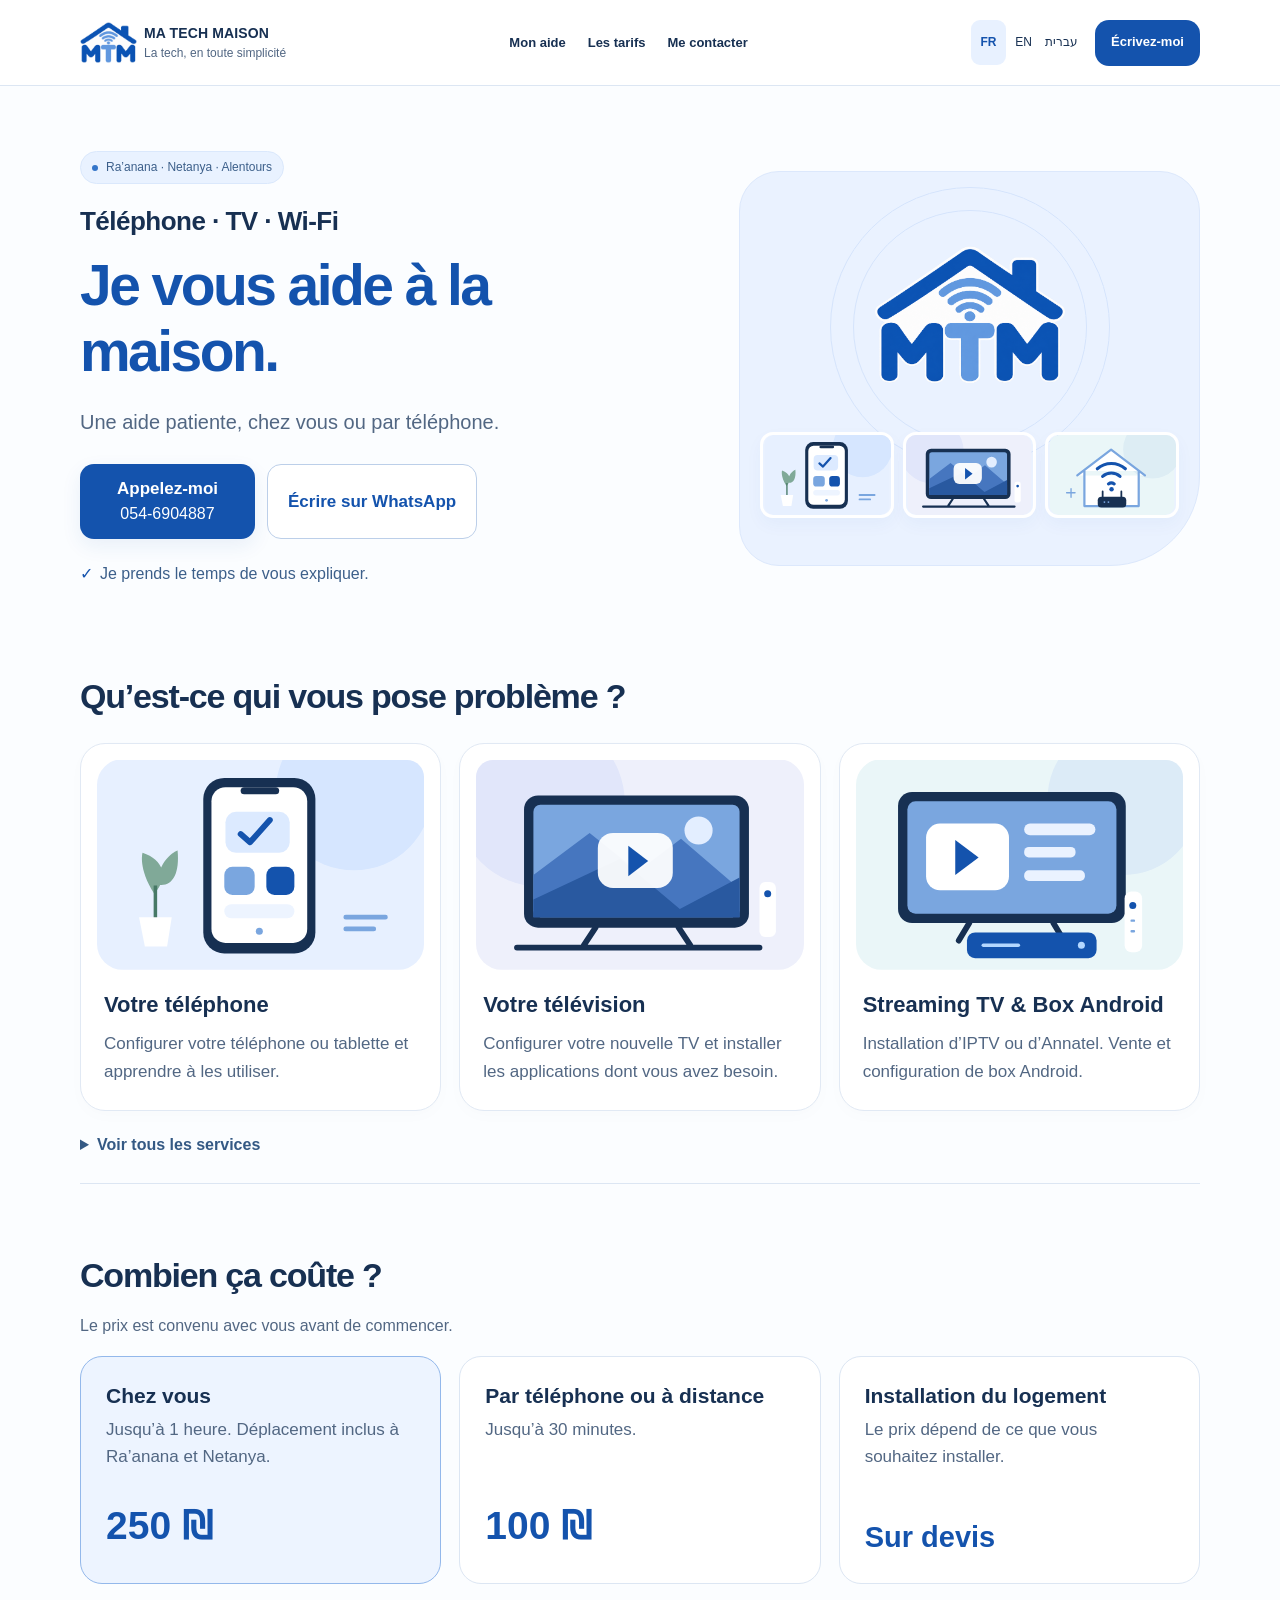
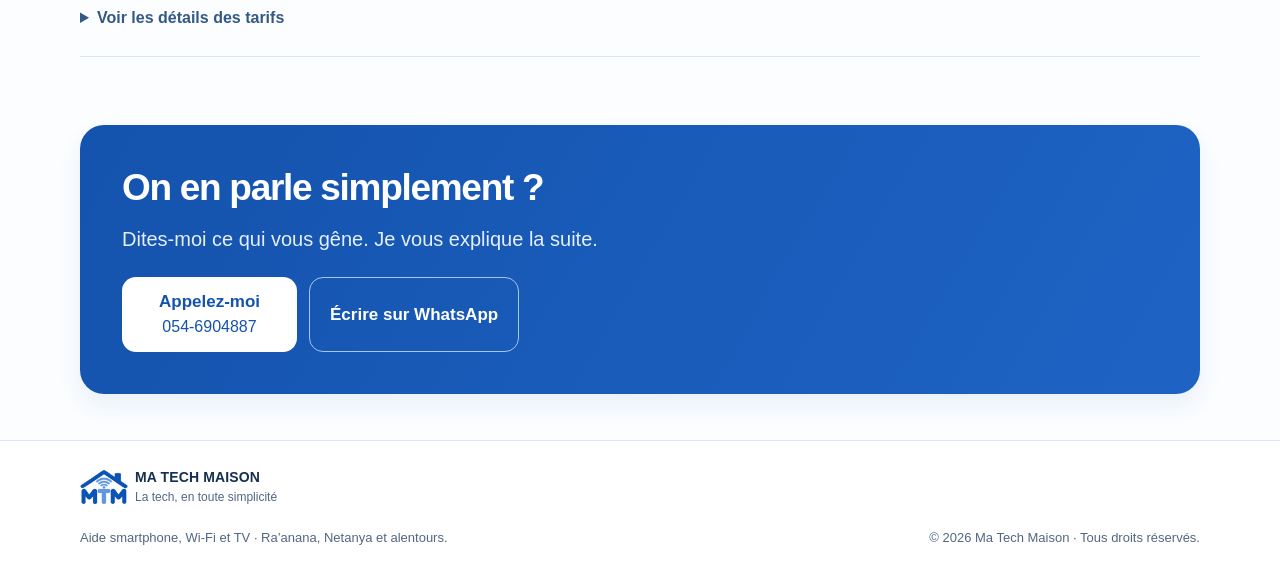
==== index.html @ 1cbdd735 "Feature TV streaming and Android boxes in main service cards" ====
<!DOCTYPE html>
<html lang="fr" dir="ltr">
<head><meta charset="UTF-8"><meta name="viewport" content="width=device-width, initial-scale=1, viewport-fit=cover"><title>Ma Tech Maison — Votre aide tech à Ra’anana et Netanya</title><meta name="description" content="Une aide patiente pour votre Wi-Fi, TV et smartphone à Ra’anana, Netanya et alentours. À domicile : 250 ₪ jusqu’à une heure. Assistance à distance dès 100 ₪."><meta name="theme-color" content="#ffffff"><link rel="icon" type="image/png" href="logo-mtm.png"><link rel="apple-touch-icon" href="logo-mtm.png"><link rel="stylesheet" href="styles.css?v=polished-20261003"><meta property="og:type" content="website"><meta property="og:site_name" content="Ma Tech Maison"><meta property="og:locale" content="fr_FR"><meta property="og:title" content="Ma Tech Maison — Votre aide tech à Ra’anana et Netanya"><meta property="og:description" content="Une aide patiente pour votre Wi-Fi, TV et smartphone à Ra’anana, Netanya et alentours. À domicile : 250 ₪ jusqu’à une heure. Assistance à distance dès 100 ₪."><meta property="og:image" content="https://raw.githubusercontent.com/DanNak2025/Ma-Tech-Maison/main/brand-share.png"><meta property="og:image:alt" content="MTM — Ma Tech Maison"><meta name="twitter:card" content="summary_large_image"><meta name="twitter:title" content="Ma Tech Maison — Votre aide tech à Ra’anana et Netanya"><meta name="twitter:description" content="Une aide patiente pour votre Wi-Fi, TV et smartphone à Ra’anana, Netanya et alentours. À domicile : 250 ₪ jusqu’à une heure. Assistance à distance dès 100 ₪."><meta name="twitter:image" content="https://raw.githubusercontent.com/DanNak2025/Ma-Tech-Maison/main/brand-share.png"></head>
<body><a class="skip" href="#main">Aller au contenu</a>
<header class="header"><div class="container header-inner"><a class="brand" href="#top"><img class="brand-logo" src="logo-mtm.png" width="64" height="64" alt="MTM" decoding="async"><span><strong dir="ltr">MA TECH MAISON</strong><small>La tech, en toute simplicité</small></span></a><nav class="nav-links" aria-label="Navigation principale"><a href="#services">Mon aide</a><a href="#tarifs">Les tarifs</a><a href="#contact">Me contacter</a></nav><div class="header-actions"><nav class="languages" aria-label="Choisir la langue"><a href="index.html" lang="fr" hreflang="fr" aria-current="page">FR</a><a href="en.html" lang="en" hreflang="en">EN</a><a href="he.html" lang="he" hreflang="he">עברית</a></nav><a class="btn" href="https://wa.me/972546904887?text=Bonjour%2C%20j%E2%80%99ai%20besoin%20d%E2%80%99aide%20avec%20mon%20t%C3%A9l%C3%A9phone%2C%20ma%20t%C3%A9l%C3%A9vision%20ou%20internet.%0AMa%20ville%20%3A%20" target="_blank" rel="noopener noreferrer">Écrivez-moi</a></div></div></header>
<main id="main">
<section class="container simple-hero" id="top"><div class="simple-hero-copy"><p class="location">Ra’anana · Netanya · Alentours</p><h1><span class="hero-kicker">Téléphone · TV · Wi-Fi</span><em>Je vous aide à la maison.</em></h1><p class="simple-intro">Une aide patiente, chez vous ou par téléphone.</p><div class="simple-actions"><a class="btn" href="tel:+972546904887"><span>Appelez-moi</span><bdi dir="ltr">054-6904887</bdi></a><a class="btn secondary" href="https://wa.me/972546904887?text=Bonjour%2C%20j%E2%80%99ai%20besoin%20d%E2%80%99aide%20avec%20mon%20t%C3%A9l%C3%A9phone%2C%20ma%20t%C3%A9l%C3%A9vision%20ou%20internet.%0AMa%20ville%20%3A%20" target="_blank" rel="noopener noreferrer">Écrire sur WhatsApp</a></div><p class="simple-calm">Je prends le temps de vous expliquer.</p></div><div class="hero-art" aria-hidden="true"><div class="hero-art-halo"></div><img class="hero-art-logo" src="logo-mtm.png" width="200" height="200" alt=""><div class="hero-art-devices"><img src="assets/phone.svg" width="140" height="90" alt=""><img src="assets/tv.svg" width="140" height="90" alt=""><img src="assets/wifi.svg" width="140" height="90" alt=""></div></div></section>
<section class="container simple-section" id="services"><h2>Qu’est-ce qui vous pose problème ?</h2><div class="help-list"><article class="help-item"><div class="help-illustration"><img src="assets/phone.svg" width="280" height="180" alt="" loading="lazy"></div><div><h3>Votre téléphone</h3><p>Configurer votre téléphone ou tablette et apprendre à les utiliser.</p></div></article><article class="help-item"><div class="help-illustration"><img src="assets/tv.svg" width="280" height="180" alt="" loading="lazy"></div><div><h3>Votre télévision</h3><p>Configurer votre nouvelle TV et installer les applications dont vous avez besoin.</p></div></article><article class="help-item"><div class="help-illustration"><img src="assets/streaming.svg" width="280" height="180" alt="" loading="lazy"></div><div><h3>Streaming TV &amp; Box Android</h3><p>Installation d’IPTV ou d’Annatel. Vente et configuration de box Android.</p></div></article></div><details class="simple-details service-details"><summary>Voir tous les services</summary><ul class="full-services"><li><h3>Nouvelle télévision</h3><p>Configuration de votre nouvelle TV et installation des applications selon vos besoins.</p></li><li><h3>Télévision en streaming</h3><p>Installation et configuration d’IPTV ou d’Annatel, selon votre abonnement et la compatibilité de vos appareils.</p></li><li><h3>Amélioration du Wi-Fi</h3><p>Vérification et optimisation de votre connexion à la maison.</p></li><li><h3>Box Android</h3><p>Vente, installation et configuration d’un boîtier Android adapté à vos besoins.</p></li><li><h3>Téléphone et tablette</h3><p>Configuration de vos appareils, de vos applications et de vos réglages.</p></li><li><h3>Formation</h3><p>Apprendre à utiliser vos appareils et applications, à votre rythme.</p></li><li><h3>Aide après l’installation</h3><p>Assistance à distance quand c’est possible, sinon intervention sur place.</p></li></ul><p class="service-conditions">Les box, le matériel et les abonnements TV sont facturés séparément. Les services TV dépendent de la disponibilité en Israël et de votre abonnement autorisé.</p></details></section>
<section class="container simple-section" id="tarifs"><h2>Combien ça coûte ?</h2><p class="simple-price-note">Le prix est convenu avec vous avant de commencer.</p><div class="simple-prices"><article class="simple-price"><div><h3>Chez vous</h3><p>Jusqu’à 1 heure. Déplacement inclus à Ra’anana et Netanya.</p></div><div class="simple-amount"><bdi>250 ₪</bdi></div></article><article class="simple-price"><div><h3>Par téléphone ou à distance</h3><p>Jusqu’à 30 minutes.</p></div><div class="simple-amount"><bdi>100 ₪</bdi></div></article><article class="simple-price"><div><h3>Installation du logement</h3><p>Le prix dépend de ce que vous souhaitez installer.</p></div><div class="simple-amount is-quote"><bdi>Sur devis</bdi></div></article></div><details class="simple-details"><summary>Voir les détails des tarifs</summary><p>À domicile : 100 ₪ par demi-heure supplémentaire, uniquement avec votre accord. À distance : 180 ₪ jusqu’à une heure. Matériel et abonnements non inclus. Pour les villes voisines, les éventuels frais de déplacement sont annoncés avant confirmation. L’aide à distance dépend du problème rencontré.</p></details></section>
<section class="container simple-contact" id="contact"><h2>On en parle simplement ?</h2><p>Dites-moi ce qui vous gêne. Je vous explique la suite.</p><div class="simple-actions"><a class="btn" href="tel:+972546904887"><span>Appelez-moi</span><bdi dir="ltr">054-6904887</bdi></a><a class="btn secondary" href="https://wa.me/972546904887?text=Bonjour%2C%20j%E2%80%99ai%20besoin%20d%E2%80%99aide%20avec%20mon%20t%C3%A9l%C3%A9phone%2C%20ma%20t%C3%A9l%C3%A9vision%20ou%20internet.%0AMa%20ville%20%3A%20" target="_blank" rel="noopener noreferrer">Écrire sur WhatsApp</a></div></section>
</main><footer><div class="container footer-brand"><a class="brand" href="#top"><img class="brand-logo" src="logo-mtm.png" width="64" height="64" alt="MTM"><span><strong dir="ltr">MA TECH MAISON</strong><small>La tech, en toute simplicité</small></span></a></div><div class="container footer-inner"><p>Aide smartphone, Wi-Fi et TV · Ra’anana, Netanya et alentours.</p><p>© 2026 <bdi>Ma Tech Maison</bdi> · Tous droits réservés.</p></div></footer><nav class="mobile-contact" aria-label="Contacter Ma Tech Maison"><a class="mobile-call" href="tel:+972546904887"><svg viewBox="0 0 24 24" fill="none" stroke="currentColor" stroke-width="1.8" stroke-linecap="round" stroke-linejoin="round" aria-hidden="true"><path d="M5 3h4l2 5-3 2a16 16 0 0 0 6 6l2-3 5 2v4a2 2 0 0 1-2 2C10 21 3 14 3 5a2 2 0 0 1 2-2Z"/></svg><span>Appeler</span></a><a class="mobile-whatsapp" href="https://wa.me/972546904887?text=Bonjour%2C%20j%E2%80%99ai%20besoin%20d%E2%80%99aide%20avec%20mon%20t%C3%A9l%C3%A9phone%2C%20ma%20t%C3%A9l%C3%A9vision%20ou%20internet.%0AMa%20ville%20%3A%20" target="_blank" rel="noopener noreferrer"><svg viewBox="0 0 24 24" fill="none" stroke="currentColor" stroke-width="1.8" stroke-linecap="round" stroke-linejoin="round" aria-hidden="true"><path d="M21 11.5a8.5 8.5 0 0 1-12.7 7.4L3 21l1.7-5.3A8.5 8.5 0 1 1 21 11.5Z"/><path d="M8 8h8M8 12h5"/></svg><span>WhatsApp</span></a></nav><script src="interactions.js" defer></script></body></html>
---- styles.css ----
:root{--mtm-blue:#1453ad;--mtm-sky:#7aa6df;--mtm-ink:#173052;--mtm-white:#fff;--mtm-tint:#edf4ff;--muted:#526783;--line:#dce6f3}*{box-sizing:border-box}html{scroll-behavior:smooth;scroll-padding-top:120px}body{margin:0;background:#fbfdff;color:var(--mtm-ink);font:17px/1.6 Arial,Helvetica,sans-serif;padding-bottom:calc(80px + env(safe-area-inset-bottom))}a{color:inherit;text-decoration:none}a,summary{-webkit-tap-highlight-color:transparent}a:focus-visible,summary:focus-visible{outline:3px solid #1453ad;outline-offset:5px}h1,h2,h3,p{margin:0}h1,h2{letter-spacing:-.035em;line-height:1.15}h1{font-size:34px;font-weight:750}h1 em{font-style:normal;color:var(--mtm-blue)}h2{font-size:27px;font-weight:700}h3{font-size:18px;line-height:1.35}p{color:var(--muted)}.container{width:calc(100% - 32px);max-width:1120px;margin-inline:auto}.skip{position:absolute;top:-100px;z-index:30;background:#fff;padding:12px}.skip:focus{top:8px}.header{position:sticky;top:0;z-index:10;background:rgba(255,255,255,.98);border-bottom:1px solid var(--line)}.header.scrolled{box-shadow:0 4px 20px #1453ad0c}.header-inner{display:grid;grid-template-columns:minmax(0,1fr) auto;gap:5px 8px;padding-block:8px 0}.brand{display:flex;align-items:center;gap:7px;min-width:0}.brand-logo{width:38px;height:38px;object-fit:contain;flex-shrink:0}.brand strong{display:block;font-size:11px;white-space:nowrap;letter-spacing:.01em}.brand small{display:none;font-size:12px;color:var(--muted)}.header-actions{display:flex;align-items:center}.languages{display:flex;direction:ltr;font-size:12px}.languages a{min-height:45px;min-width:36px;padding:4px;display:flex;align-items:center;justify-content:center;border-radius:9px}.languages a[aria-current]{background:#e8f1ff;color:var(--mtm-blue);font-weight:bold}.languages a:hover{background:#e8f1ff}.nav-links{display:flex;grid-column:1/-1;grid-row:2;justify-content:space-around;gap:6px;border-top:1px solid #edf4ff;font-size:12px}.nav-links a{flex:1;min-height:45px;display:flex;align-items:center;justify-content:center;padding:6px;text-align:center;font-weight:600;line-height:1.2}.header .btn{display:none}.btn{display:inline-flex;align-items:center;justify-content:center;gap:8px;padding:13px 20px;border-radius:14px;background:var(--mtm-blue);color:#fff;font-size:17px;font-weight:700;min-height:52px;border:1px solid transparent;transition:background .18s,box-shadow .18s,transform .18s}.btn:hover{background:#103e85}.btn.secondary{background:#fff;border-color:#bccfe9;color:var(--mtm-blue)}.btn.secondary:hover{background:#f1f6ff}.simple-hero{position:relative;padding-block:28px 27px}.location{display:inline-flex;align-items:center;gap:8px;background:#e9f2ff;color:#3c5f8a;border:1px solid #dae8fc;padding:6px 11px;border-radius:30px;font-size:12px;line-height:1.6;margin-bottom:18px}.location:before{content:"";width:6px;height:6px;background:#3475c9;border-radius:50%;flex-shrink:0}.simple-hero h1{line-height:1.2;max-width:700px}.simple-intro{font-size:18px;line-height:1.6;margin:16px 0 20px;max-width:580px}.simple-actions{display:grid;grid-template-columns:1fr;gap:10px}.simple-actions .btn{width:100%}.simple-actions .btn:not(.secondary){flex-direction:column;min-height:69px;line-height:1.35;gap:2px;box-shadow:0 7px 20px #1453ad15}.simple-actions .btn bdi{font-size:16px;font-weight:500}.simple-calm{font-size:15px;margin-top:15px;color:#3c5f8a}.simple-calm:before{content:"✓";margin-inline-end:7px;color:#1453ad}.hero-art{display:none}.simple-section{padding-block:25px}.simple-section h2{margin-bottom:20px;max-width:700px}.help-list{display:grid;gap:12px}.help-item{display:grid;grid-template-columns:100px minmax(0,1fr);align-items:center;gap:15px;background:#fff;border:1px solid #e1e9f4;border-radius:20px;padding:13px;box-shadow:0 5px 17px #17305204}.help-illustration{display:flex;align-items:center;justify-content:center;overflow:hidden;border-radius:13px}.help-illustration img{width:100%;height:115px;object-fit:cover;display:block}.help-item h3{font-size:18px;margin-bottom:7px}.help-item p{font-size:16px;line-height:1.55}.simple-details{border-bottom:1px solid var(--line);padding-block:13px}.simple-details summary{min-height:46px;cursor:pointer;font-size:16px;font-weight:600;padding-block:8px;line-height:1.6;color:#345984}.simple-details p{font-size:17px;line-height:1.7;margin-top:9px}.full-services{list-style:none;padding:0;margin:8px 0 16px;display:grid;gap:8px}.full-services li{padding-block:12px;border-bottom:1px solid var(--line)}.full-services h3{font-size:18px;margin-bottom:5px}.full-services p{margin-top:0}.service-details .service-conditions{font-size:15px}.simple-price-note{font-size:16px;line-height:1.6;margin-top:-8px;margin-bottom:18px}.simple-prices{background:#fff;border:1px solid var(--line);border-radius:20px;overflow:hidden;box-shadow:0 6px 20px #17305204}.simple-price{display:grid;grid-template-columns:minmax(0,1fr) auto;gap:14px;align-items:center;padding:20px 17px;border-bottom:1px solid var(--line)}.simple-price:first-child{background:#edf4ff}.simple-price:last-child{border-bottom:0}.simple-price h3{font-size:18px;margin-bottom:5px}.simple-price p{font-size:16px;line-height:1.6}.simple-amount{font-size:29px;font-weight:750;white-space:nowrap;color:var(--mtm-blue)}.simple-amount.is-quote{font-size:20px;max-width:100px;white-space:normal;line-height:1.4}.simple-contact{padding:27px 21px;margin-block:20px 30px;border-radius:24px;background:linear-gradient(120deg,#1453ad,#1e63c4);color:#fff;box-shadow:0 12px 25px #1453ad12}.simple-contact h2{font-size:28px;max-width:700px}.simple-contact p{font-size:18px;color:#e5efff;margin:14px 0 22px;max-width:680px}.simple-contact .btn:not(.secondary){background:#fff;color:var(--mtm-blue);box-shadow:none}.simple-contact .btn.secondary{background:transparent;border-color:#a7c6f1;color:#fff}.simple-contact .btn.secondary:hover{background:#ffffff10}footer{border-top:1px solid var(--line);background:#fff;padding-block:22px 27px;font-size:13px}.footer-brand{padding-bottom:17px}.footer-brand .brand-logo{width:48px;height:48px}.footer-brand strong{font-size:14px}.footer-brand small{display:block}.footer-inner{display:flex;flex-direction:column;gap:10px}.mobile-contact{position:fixed;inset-inline:0;bottom:0;z-index:15;display:grid;grid-template-columns:1fr 1.5fr;gap:10px;padding:10px 16px calc(10px + env(safe-area-inset-bottom));background:rgba(255,255,255,.98);border-top:1px solid var(--line);box-shadow:0 -4px 20px #1453ad0d}.mobile-contact a{min-height:49px;display:flex;align-items:center;justify-content:center;gap:8px;border-radius:13px;font-size:15px;font-weight:700}.mobile-contact svg{width:21px;height:21px;flex-shrink:0}.mobile-call{background:#edf4ff;color:var(--mtm-blue)}.mobile-whatsapp{background:var(--mtm-blue);color:white}.eyebrow{font-size:11px;letter-spacing:.12em;font-weight:bold;color:var(--muted);margin-bottom:14px}html[dir=rtl] h1,html[dir=rtl] h2{letter-spacing:normal}html[dir=rtl] h1{font-size:33px;line-height:1.3}
@media(max-width:350px){.header .brand-logo{width:31px;height:31px}.header .brand strong{font-size:10px}.languages a{min-width:34px}h1{font-size:31px}.help-item{grid-template-columns:82px minmax(0,1fr);gap:12px;padding:11px}.help-illustration img{height:120px}.help-item h3{font-size:17px}.help-item p{font-size:16px}.simple-amount{font-size:27px}.simple-amount.is-quote{font-size:19px}.simple-price{gap:11px;padding:18px 15px}}
@media(min-width:701px){body{padding-bottom:0}.container{width:calc(100% - 48px)}.header-inner{min-height:85px;display:flex;align-items:center;justify-content:space-between;padding-block:0;gap:20px}.brand-logo{width:57px;height:57px}.brand strong{font-size:14px}.brand small{display:block}.nav-links{display:none;border:0;gap:22px;font-size:13px}.nav-links a{padding:0;white-space:nowrap}.header-actions{gap:13px}.languages a{min-width:35px}.header .btn{display:inline-flex;font-size:13px;min-height:46px;padding:10px 15px}.simple-hero{display:grid;grid-template-columns:minmax(0,1.3fr) minmax(0,1fr);gap:35px;align-items:center;padding-block:65px 55px}.simple-hero h1{font-size:clamp(39px,4.5vw,57px);letter-spacing:-.045em;line-height:1.15}.simple-intro{font-size:20px;margin:22px 0 26px}.simple-actions{display:flex;align-items:stretch;flex-wrap:wrap;gap:12px}.simple-actions .btn{width:auto;min-width:175px}.simple-calm{margin-top:22px;font-size:16px}.hero-art{display:flex;position:relative;min-height:350px;align-items:center;justify-content:center;flex-direction:column;gap:22px;background:#eaf2ff;border:1px solid #dce8fc;border-radius:40px 40px 90px 40px;padding:35px 20px;overflow:hidden}.hero-art-halo{position:absolute;width:280px;height:280px;border:1px solid #d5e4fc;border-radius:50%;top:15px;pointer-events:none}.hero-art-halo:after{content:"";position:absolute;inset:22px;border:1px solid #d5e4fc;border-radius:50%}.hero-art-logo{object-fit:contain;width:170px;height:170px;position:relative}.hero-art-devices{display:flex;gap:9px;position:relative;max-width:100%}.hero-art-devices img{width:calc((100% - 18px)/3);height:auto;aspect-ratio:14/9;border:3px solid white;border-radius:13px;box-shadow:0 7px 17px #1453ad0a}.simple-section{padding-block:36px}.simple-section h2{font-size:34px;margin-bottom:26px}.help-list{grid-template-columns:repeat(3,minmax(0,1fr));gap:18px}.help-item{display:flex;flex-direction:column;align-items:stretch;gap:20px;padding:16px 16px 24px;border-radius:25px}.help-item>div:last-child{padding-inline:7px}.help-illustration{border-radius:17px}.help-illustration img{height:auto;aspect-ratio:14/9;object-fit:cover}.help-item h3{font-size:22px;margin-bottom:10px}.help-item p{font-size:17px;line-height:1.65}.full-services{grid-template-columns:1fr 1fr;gap:15px 30px}.simple-prices{display:grid;grid-template-columns:repeat(3,minmax(0,1fr));border:0;gap:18px;background:transparent;box-shadow:none;overflow:visible}.simple-price{border:1px solid var(--line);border-radius:22px;background:#fff;display:flex;flex-direction:column;align-items:flex-start;justify-content:space-between;gap:25px;padding:25px}.simple-price:last-child{border-bottom:1px solid var(--line)}.simple-price:first-child{border-color:#93b8eb}.simple-price h3{font-size:21px}.simple-price p{font-size:17px}.simple-amount{font-size:39px}.simple-amount.is-quote{font-size:29px;max-width:none}.simple-contact{padding:42px;margin-block:32px 46px}.simple-contact h2{font-size:37px}.simple-contact p{font-size:20px}.footer-inner{flex-direction:row;justify-content:space-between}.mobile-contact{display:none}html[dir=rtl] h1{font-size:clamp(39px,4.4vw,54px)}html[dir=rtl] .hero-art{border-radius:40px 40px 40px 90px}}
@media(min-width:1050px){.nav-links{display:flex}.simple-hero{gap:60px}.hero-art{min-height:395px}.hero-art-logo{width:190px;height:190px}}
@media(hover:hover){.help-item{transition:transform .2s,box-shadow .2s}.help-item:hover{transform:translateY(-4px);box-shadow:0 12px 30px #1453ad0c}.btn:hover{transform:translateY(-1px)}}@media(prefers-reduced-motion:reduce){html{scroll-behavior:auto}*,*::before,*::after{animation:none!important;transition:none!important}.help-item:hover,.btn:hover{transform:none}}

.hero-kicker{display:block;font-size:21px;line-height:1.5;font-weight:600;letter-spacing:-.02em;margin-bottom:8px;white-space:nowrap}.simple-hero h1 em{display:block}.simple-hero h1{font-size:34px}@media(min-width:701px){.hero-kicker{font-size:26px;margin-bottom:12px}.simple-hero h1{font-size:clamp(40px,4.5vw,57px)}}
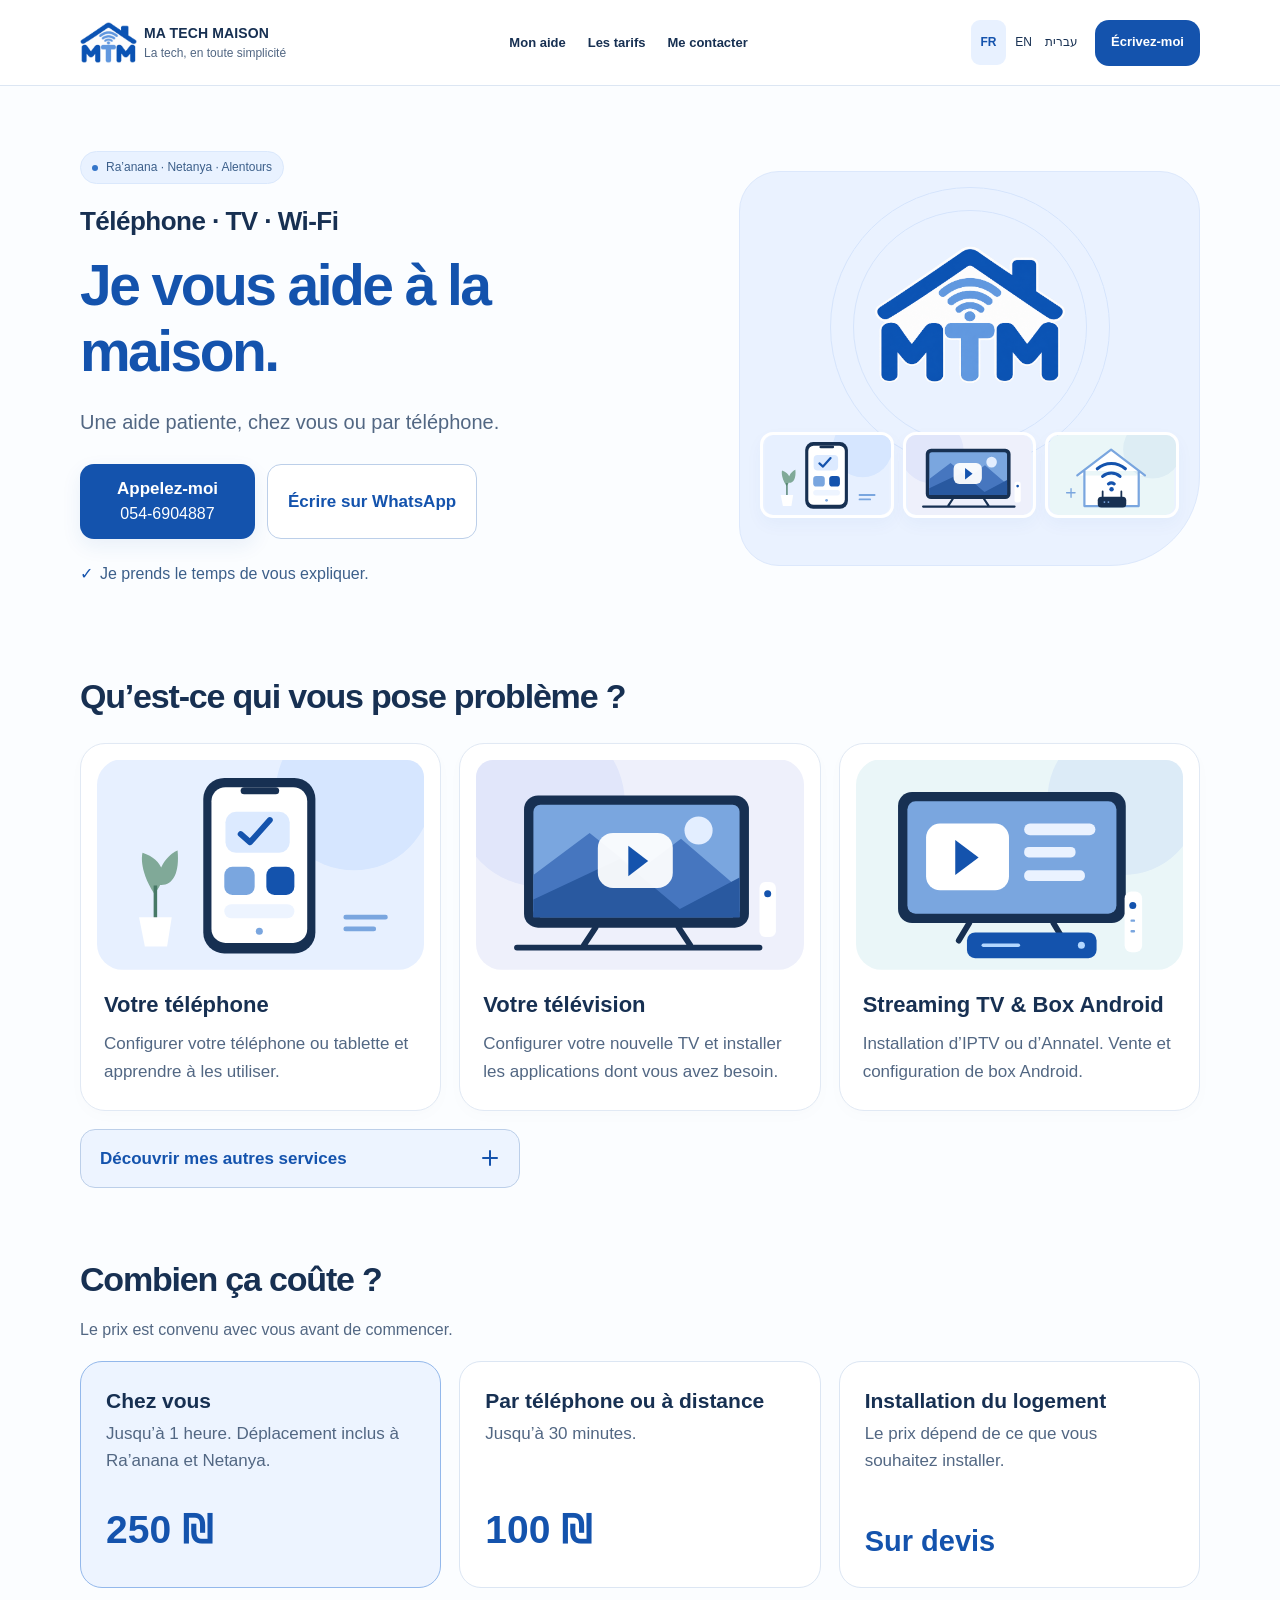
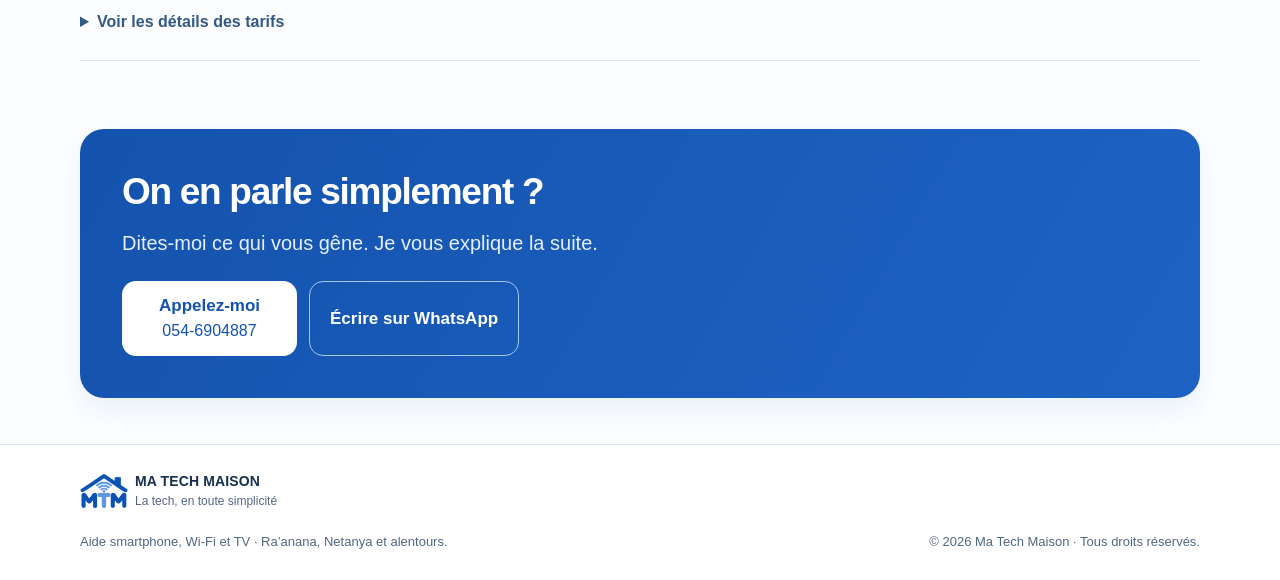
==== commit a46b9b65: "Improve service disclosure and mobile illustrations" ====
--- a/index.html
+++ b/index.html
@@ -1,11 +1,11 @@
 <!DOCTYPE html>
 <html lang="fr" dir="ltr">
-<head><meta charset="UTF-8"><meta name="viewport" content="width=device-width, initial-scale=1, viewport-fit=cover"><title>Ma Tech Maison — Votre aide tech à Ra’anana et Netanya</title><meta name="description" content="Une aide patiente pour votre Wi-Fi, TV et smartphone à Ra’anana, Netanya et alentours. À domicile : 250 ₪ jusqu’à une heure. Assistance à distance dès 100 ₪."><meta name="theme-color" content="#ffffff"><link rel="icon" type="image/png" href="logo-mtm.png"><link rel="apple-touch-icon" href="logo-mtm.png"><link rel="stylesheet" href="styles.css?v=polished-20261003"><meta property="og:type" content="website"><meta property="og:site_name" content="Ma Tech Maison"><meta property="og:locale" content="fr_FR"><meta property="og:title" content="Ma Tech Maison — Votre aide tech à Ra’anana et Netanya"><meta property="og:description" content="Une aide patiente pour votre Wi-Fi, TV et smartphone à Ra’anana, Netanya et alentours. À domicile : 250 ₪ jusqu’à une heure. Assistance à distance dès 100 ₪."><meta property="og:image" content="https://raw.githubusercontent.com/DanNak2025/Ma-Tech-Maison/main/brand-share.png"><meta property="og:image:alt" content="MTM — Ma Tech Maison"><meta name="twitter:card" content="summary_large_image"><meta name="twitter:title" content="Ma Tech Maison — Votre aide tech à Ra’anana et Netanya"><meta name="twitter:description" content="Une aide patiente pour votre Wi-Fi, TV et smartphone à Ra’anana, Netanya et alentours. À domicile : 250 ₪ jusqu’à une heure. Assistance à distance dès 100 ₪."><meta name="twitter:image" content="https://raw.githubusercontent.com/DanNak2025/Ma-Tech-Maison/main/brand-share.png"></head>
+<head><meta charset="UTF-8"><meta name="viewport" content="width=device-width, initial-scale=1, viewport-fit=cover"><title>Ma Tech Maison — Votre aide tech à Ra’anana et Netanya</title><meta name="description" content="Une aide patiente pour votre Wi-Fi, TV et smartphone à Ra’anana, Netanya et alentours. À domicile : 250 ₪ jusqu’à une heure. Assistance à distance dès 100 ₪."><meta name="theme-color" content="#ffffff"><link rel="icon" type="image/png" href="logo-mtm.png"><link rel="apple-touch-icon" href="logo-mtm.png"><link rel="stylesheet" href="styles.css?v=cards-20261003"><meta property="og:type" content="website"><meta property="og:site_name" content="Ma Tech Maison"><meta property="og:locale" content="fr_FR"><meta property="og:title" content="Ma Tech Maison — Votre aide tech à Ra’anana et Netanya"><meta property="og:description" content="Une aide patiente pour votre Wi-Fi, TV et smartphone à Ra’anana, Netanya et alentours. À domicile : 250 ₪ jusqu’à une heure. Assistance à distance dès 100 ₪."><meta property="og:image" content="https://raw.githubusercontent.com/DanNak2025/Ma-Tech-Maison/main/brand-share.png"><meta property="og:image:alt" content="MTM — Ma Tech Maison"><meta name="twitter:card" content="summary_large_image"><meta name="twitter:title" content="Ma Tech Maison — Votre aide tech à Ra’anana et Netanya"><meta name="twitter:description" content="Une aide patiente pour votre Wi-Fi, TV et smartphone à Ra’anana, Netanya et alentours. À domicile : 250 ₪ jusqu’à une heure. Assistance à distance dès 100 ₪."><meta name="twitter:image" content="https://raw.githubusercontent.com/DanNak2025/Ma-Tech-Maison/main/brand-share.png"></head>
 <body><a class="skip" href="#main">Aller au contenu</a>
 <header class="header"><div class="container header-inner"><a class="brand" href="#top"><img class="brand-logo" src="logo-mtm.png" width="64" height="64" alt="MTM" decoding="async"><span><strong dir="ltr">MA TECH MAISON</strong><small>La tech, en toute simplicité</small></span></a><nav class="nav-links" aria-label="Navigation principale"><a href="#services">Mon aide</a><a href="#tarifs">Les tarifs</a><a href="#contact">Me contacter</a></nav><div class="header-actions"><nav class="languages" aria-label="Choisir la langue"><a href="index.html" lang="fr" hreflang="fr" aria-current="page">FR</a><a href="en.html" lang="en" hreflang="en">EN</a><a href="he.html" lang="he" hreflang="he">עברית</a></nav><a class="btn" href="https://wa.me/972546904887?text=Bonjour%2C%20j%E2%80%99ai%20besoin%20d%E2%80%99aide%20avec%20mon%20t%C3%A9l%C3%A9phone%2C%20ma%20t%C3%A9l%C3%A9vision%20ou%20internet.%0AMa%20ville%20%3A%20" target="_blank" rel="noopener noreferrer">Écrivez-moi</a></div></div></header>
 <main id="main">
 <section class="container simple-hero" id="top"><div class="simple-hero-copy"><p class="location">Ra’anana · Netanya · Alentours</p><h1><span class="hero-kicker">Téléphone · TV · Wi-Fi</span><em>Je vous aide à la maison.</em></h1><p class="simple-intro">Une aide patiente, chez vous ou par téléphone.</p><div class="simple-actions"><a class="btn" href="tel:+972546904887"><span>Appelez-moi</span><bdi dir="ltr">054-6904887</bdi></a><a class="btn secondary" href="https://wa.me/972546904887?text=Bonjour%2C%20j%E2%80%99ai%20besoin%20d%E2%80%99aide%20avec%20mon%20t%C3%A9l%C3%A9phone%2C%20ma%20t%C3%A9l%C3%A9vision%20ou%20internet.%0AMa%20ville%20%3A%20" target="_blank" rel="noopener noreferrer">Écrire sur WhatsApp</a></div><p class="simple-calm">Je prends le temps de vous expliquer.</p></div><div class="hero-art" aria-hidden="true"><div class="hero-art-halo"></div><img class="hero-art-logo" src="logo-mtm.png" width="200" height="200" alt=""><div class="hero-art-devices"><img src="assets/phone.svg" width="140" height="90" alt=""><img src="assets/tv.svg" width="140" height="90" alt=""><img src="assets/wifi.svg" width="140" height="90" alt=""></div></div></section>
-<section class="container simple-section" id="services"><h2>Qu’est-ce qui vous pose problème ?</h2><div class="help-list"><article class="help-item"><div class="help-illustration"><img src="assets/phone.svg" width="280" height="180" alt="" loading="lazy"></div><div><h3>Votre téléphone</h3><p>Configurer votre téléphone ou tablette et apprendre à les utiliser.</p></div></article><article class="help-item"><div class="help-illustration"><img src="assets/tv.svg" width="280" height="180" alt="" loading="lazy"></div><div><h3>Votre télévision</h3><p>Configurer votre nouvelle TV et installer les applications dont vous avez besoin.</p></div></article><article class="help-item"><div class="help-illustration"><img src="assets/streaming.svg" width="280" height="180" alt="" loading="lazy"></div><div><h3>Streaming TV &amp; Box Android</h3><p>Installation d’IPTV ou d’Annatel. Vente et configuration de box Android.</p></div></article></div><details class="simple-details service-details"><summary>Voir tous les services</summary><ul class="full-services"><li><h3>Nouvelle télévision</h3><p>Configuration de votre nouvelle TV et installation des applications selon vos besoins.</p></li><li><h3>Télévision en streaming</h3><p>Installation et configuration d’IPTV ou d’Annatel, selon votre abonnement et la compatibilité de vos appareils.</p></li><li><h3>Amélioration du Wi-Fi</h3><p>Vérification et optimisation de votre connexion à la maison.</p></li><li><h3>Box Android</h3><p>Vente, installation et configuration d’un boîtier Android adapté à vos besoins.</p></li><li><h3>Téléphone et tablette</h3><p>Configuration de vos appareils, de vos applications et de vos réglages.</p></li><li><h3>Formation</h3><p>Apprendre à utiliser vos appareils et applications, à votre rythme.</p></li><li><h3>Aide après l’installation</h3><p>Assistance à distance quand c’est possible, sinon intervention sur place.</p></li></ul><p class="service-conditions">Les box, le matériel et les abonnements TV sont facturés séparément. Les services TV dépendent de la disponibilité en Israël et de votre abonnement autorisé.</p></details></section>
+<section class="container simple-section" id="services"><h2>Qu’est-ce qui vous pose problème ?</h2><div class="help-list"><article class="help-item"><div class="help-illustration"><img src="assets/phone.svg" width="280" height="180" alt="" loading="lazy"></div><div><h3>Votre téléphone</h3><p>Configurer votre téléphone ou tablette et apprendre à les utiliser.</p></div></article><article class="help-item"><div class="help-illustration"><img src="assets/tv.svg" width="280" height="180" alt="" loading="lazy"></div><div><h3>Votre télévision</h3><p>Configurer votre nouvelle TV et installer les applications dont vous avez besoin.</p></div></article><article class="help-item"><div class="help-illustration"><img src="assets/streaming.svg" width="280" height="180" alt="" loading="lazy"></div><div><h3>Streaming TV &amp; Box Android</h3><p>Installation d’IPTV ou d’Annatel. Vente et configuration de box Android.</p></div></article></div><details class="simple-details service-details"><summary><span class="services-toggle-label">Découvrir mes autres services</span><span class="services-toggle-icon" aria-hidden="true"></span></summary><ul class="full-services"><li><h3>Nouvelle télévision</h3><p>Configuration de votre nouvelle TV et installation des applications selon vos besoins.</p></li><li><h3>Télévision en streaming</h3><p>Installation et configuration d’IPTV ou d’Annatel, selon votre abonnement et la compatibilité de vos appareils.</p></li><li><h3>Amélioration du Wi-Fi</h3><p>Vérification et optimisation de votre connexion à la maison.</p></li><li><h3>Box Android</h3><p>Vente, installation et configuration d’un boîtier Android adapté à vos besoins.</p></li><li><h3>Téléphone et tablette</h3><p>Configuration de vos appareils, de vos applications et de vos réglages.</p></li><li><h3>Formation</h3><p>Apprendre à utiliser vos appareils et applications, à votre rythme.</p></li><li><h3>Aide après l’installation</h3><p>Assistance à distance quand c’est possible, sinon intervention sur place.</p></li></ul><p class="service-conditions">Les box, le matériel et les abonnements TV sont facturés séparément. Les services TV dépendent de la disponibilité en Israël et de votre abonnement autorisé.</p></details></section>
 <section class="container simple-section" id="tarifs"><h2>Combien ça coûte ?</h2><p class="simple-price-note">Le prix est convenu avec vous avant de commencer.</p><div class="simple-prices"><article class="simple-price"><div><h3>Chez vous</h3><p>Jusqu’à 1 heure. Déplacement inclus à Ra’anana et Netanya.</p></div><div class="simple-amount"><bdi>250 ₪</bdi></div></article><article class="simple-price"><div><h3>Par téléphone ou à distance</h3><p>Jusqu’à 30 minutes.</p></div><div class="simple-amount"><bdi>100 ₪</bdi></div></article><article class="simple-price"><div><h3>Installation du logement</h3><p>Le prix dépend de ce que vous souhaitez installer.</p></div><div class="simple-amount is-quote"><bdi>Sur devis</bdi></div></article></div><details class="simple-details"><summary>Voir les détails des tarifs</summary><p>À domicile : 100 ₪ par demi-heure supplémentaire, uniquement avec votre accord. À distance : 180 ₪ jusqu’à une heure. Matériel et abonnements non inclus. Pour les villes voisines, les éventuels frais de déplacement sont annoncés avant confirmation. L’aide à distance dépend du problème rencontré.</p></details></section>
 <section class="container simple-contact" id="contact"><h2>On en parle simplement ?</h2><p>Dites-moi ce qui vous gêne. Je vous explique la suite.</p><div class="simple-actions"><a class="btn" href="tel:+972546904887"><span>Appelez-moi</span><bdi dir="ltr">054-6904887</bdi></a><a class="btn secondary" href="https://wa.me/972546904887?text=Bonjour%2C%20j%E2%80%99ai%20besoin%20d%E2%80%99aide%20avec%20mon%20t%C3%A9l%C3%A9phone%2C%20ma%20t%C3%A9l%C3%A9vision%20ou%20internet.%0AMa%20ville%20%3A%20" target="_blank" rel="noopener noreferrer">Écrire sur WhatsApp</a></div></section>
 </main><footer><div class="container footer-brand"><a class="brand" href="#top"><img class="brand-logo" src="logo-mtm.png" width="64" height="64" alt="MTM"><span><strong dir="ltr">MA TECH MAISON</strong><small>La tech, en toute simplicité</small></span></a></div><div class="container footer-inner"><p>Aide smartphone, Wi-Fi et TV · Ra’anana, Netanya et alentours.</p><p>© 2026 <bdi>Ma Tech Maison</bdi> · Tous droits réservés.</p></div></footer><nav class="mobile-contact" aria-label="Contacter Ma Tech Maison"><a class="mobile-call" href="tel:+972546904887"><svg viewBox="0 0 24 24" fill="none" stroke="currentColor" stroke-width="1.8" stroke-linecap="round" stroke-linejoin="round" aria-hidden="true"><path d="M5 3h4l2 5-3 2a16 16 0 0 0 6 6l2-3 5 2v4a2 2 0 0 1-2 2C10 21 3 14 3 5a2 2 0 0 1 2-2Z"/></svg><span>Appeler</span></a><a class="mobile-whatsapp" href="https://wa.me/972546904887?text=Bonjour%2C%20j%E2%80%99ai%20besoin%20d%E2%80%99aide%20avec%20mon%20t%C3%A9l%C3%A9phone%2C%20ma%20t%C3%A9l%C3%A9vision%20ou%20internet.%0AMa%20ville%20%3A%20" target="_blank" rel="noopener noreferrer"><svg viewBox="0 0 24 24" fill="none" stroke="currentColor" stroke-width="1.8" stroke-linecap="round" stroke-linejoin="round" aria-hidden="true"><path d="M21 11.5a8.5 8.5 0 0 1-12.7 7.4L3 21l1.7-5.3A8.5 8.5 0 1 1 21 11.5Z"/><path d="M8 8h8M8 12h5"/></svg><span>WhatsApp</span></a></nav><script src="interactions.js" defer></script></body></html>
--- a/styles.css
+++ b/styles.css
@@ -5,3 +5,6 @@
 @media(hover:hover){.help-item{transition:transform .2s,box-shadow .2s}.help-item:hover{transform:translateY(-4px);box-shadow:0 12px 30px #1453ad0c}.btn:hover{transform:translateY(-1px)}}@media(prefers-reduced-motion:reduce){html{scroll-behavior:auto}*,*::before,*::after{animation:none!important;transition:none!important}.help-item:hover,.btn:hover{transform:none}}
 
 .hero-kicker{display:block;font-size:21px;line-height:1.5;font-weight:600;letter-spacing:-.02em;margin-bottom:8px;white-space:nowrap}.simple-hero h1 em{display:block}.simple-hero h1{font-size:34px}@media(min-width:701px){.hero-kicker{font-size:26px;margin-bottom:12px}.simple-hero h1{font-size:clamp(40px,4.5vw,57px)}}
+
+/* Clear disclosure control and uncropped mobile illustrations. */
+.service-details{border:0;margin-top:18px;padding:0}.service-details>summary{display:flex;align-items:center;justify-content:space-between;gap:16px;min-height:58px;padding:15px 19px;border:1px solid #bccfe9;border-radius:15px;background:#edf4ff;color:#1453ad;font-size:17px;font-weight:700;list-style:none;cursor:pointer}.service-details>summary::-webkit-details-marker{display:none}.services-toggle-icon{position:relative;width:20px;height:20px;flex-shrink:0}.services-toggle-icon:before,.services-toggle-icon:after{content:"";position:absolute;background:currentColor;border-radius:2px;inset:9px 2px}.services-toggle-icon:after{transform:rotate(90deg)}.service-details[open] .services-toggle-icon:after{transform:rotate(0)}.service-details[open]>summary{border-color:#1453ad;background:#e7f0ff}.service-details .full-services{margin-top:20px}.service-details .service-conditions{margin-bottom:16px}@media(max-width:700px){.help-list{gap:18px}.help-item{display:flex;flex-direction:column;align-items:stretch;padding:14px;gap:15px;border-radius:22px}.help-illustration{width:100%;border-radius:15px}.help-illustration img{width:100%;height:auto;aspect-ratio:14/9;object-fit:contain}.help-item>div:last-child{padding:0 4px 5px}.help-item h3{font-size:20px;margin-bottom:8px}.help-item p{font-size:17px;line-height:1.6}.service-details>summary{font-size:17px;padding:15px 16px}}@media(min-width:701px){.service-details>summary{max-width:440px}}@media(hover:hover){.service-details>summary:hover{background:#e1edff;border-color:#7aa6df}}
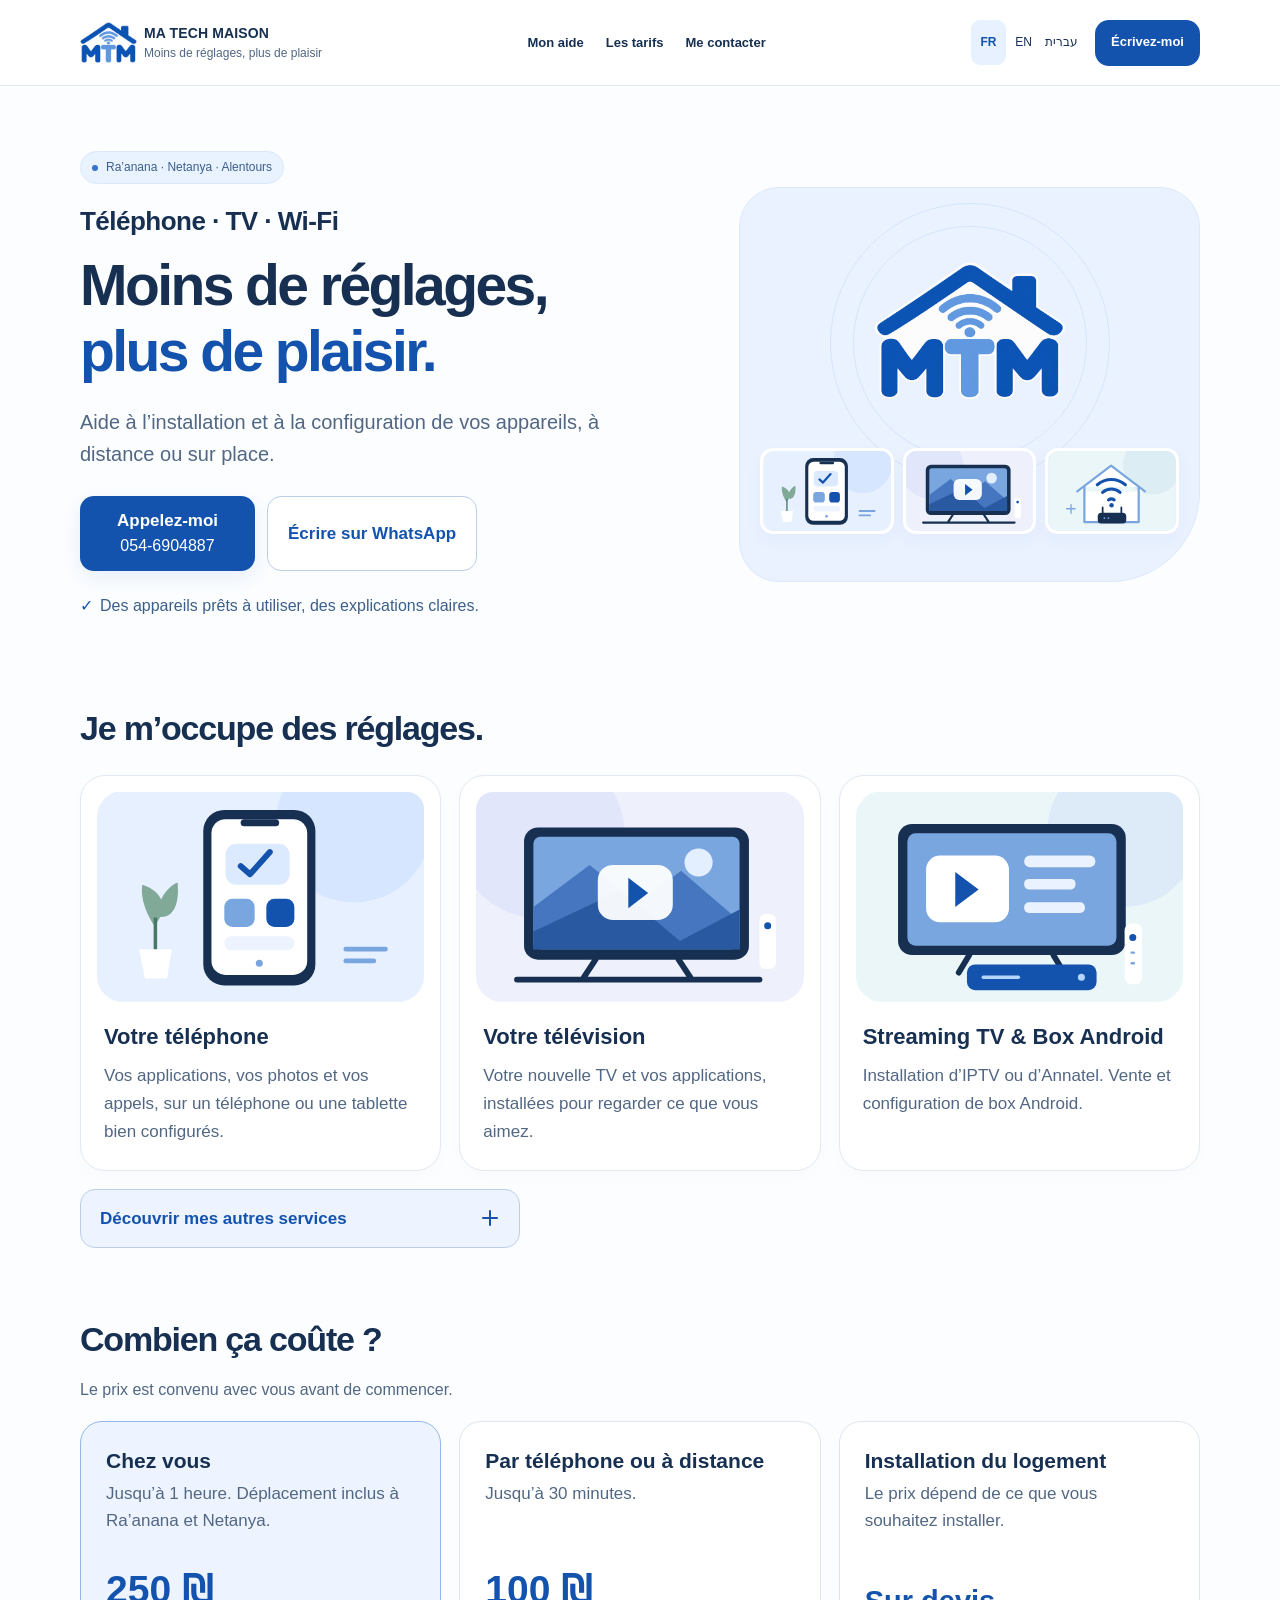
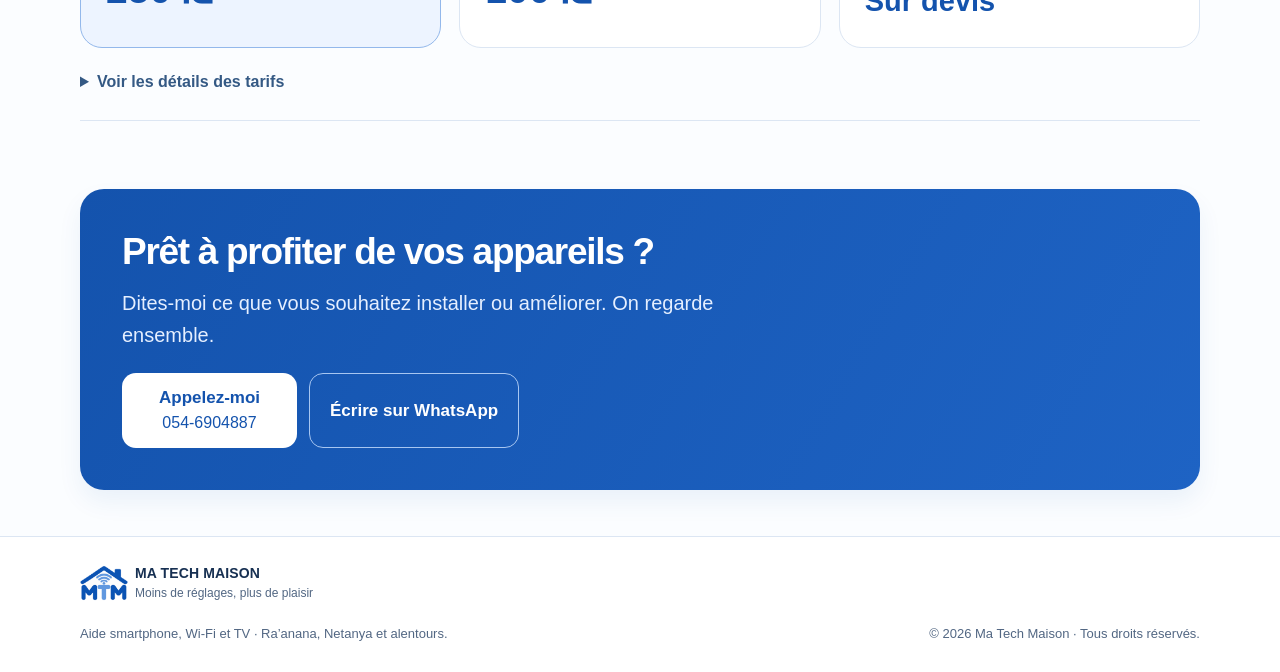
==== commit ce5a214b: "Refresh MTM campaign and clarify remote and on-site setup help" ====
--- a/index.html
+++ b/index.html
@@ -1,11 +1,11 @@
 <!DOCTYPE html>
 <html lang="fr" dir="ltr">
-<head><meta charset="UTF-8"><meta name="viewport" content="width=device-width, initial-scale=1, viewport-fit=cover"><title>Ma Tech Maison — Votre aide tech à Ra’anana et Netanya</title><meta name="description" content="Une aide patiente pour votre Wi-Fi, TV et smartphone à Ra’anana, Netanya et alentours. À domicile : 250 ₪ jusqu’à une heure. Assistance à distance dès 100 ₪."><meta name="theme-color" content="#ffffff"><link rel="icon" type="image/png" href="logo-mtm.png"><link rel="apple-touch-icon" href="logo-mtm.png"><link rel="stylesheet" href="styles.css?v=cards-20261003"><meta property="og:type" content="website"><meta property="og:site_name" content="Ma Tech Maison"><meta property="og:locale" content="fr_FR"><meta property="og:title" content="Ma Tech Maison — Votre aide tech à Ra’anana et Netanya"><meta property="og:description" content="Une aide patiente pour votre Wi-Fi, TV et smartphone à Ra’anana, Netanya et alentours. À domicile : 250 ₪ jusqu’à une heure. Assistance à distance dès 100 ₪."><meta property="og:image" content="https://raw.githubusercontent.com/DanNak2025/Ma-Tech-Maison/main/brand-share.png"><meta property="og:image:alt" content="MTM — Ma Tech Maison"><meta name="twitter:card" content="summary_large_image"><meta name="twitter:title" content="Ma Tech Maison — Votre aide tech à Ra’anana et Netanya"><meta name="twitter:description" content="Une aide patiente pour votre Wi-Fi, TV et smartphone à Ra’anana, Netanya et alentours. À domicile : 250 ₪ jusqu’à une heure. Assistance à distance dès 100 ₪."><meta name="twitter:image" content="https://raw.githubusercontent.com/DanNak2025/Ma-Tech-Maison/main/brand-share.png"></head>
+<head><meta charset="UTF-8"><meta name="viewport" content="width=device-width, initial-scale=1, viewport-fit=cover"><title>Ma Tech Maison — Votre aide tech à Ra’anana et Netanya</title><meta name="description" content="Moins de réglages, plus de plaisir : aide à l’installation de téléphone, TV, box Android et Wi-Fi, à distance ou sur place à Ra’anana, Netanya et alentours. À domicile : 250 ₪ jusqu’à une heure. Assistance à distance dès 100 ₪."><meta name="theme-color" content="#ffffff"><link rel="icon" type="image/png" href="logo-mtm.png"><link rel="apple-touch-icon" href="logo-mtm.png"><link rel="stylesheet" href="styles.css?v=plaisir-20261004"><meta property="og:type" content="website"><meta property="og:site_name" content="Ma Tech Maison"><meta property="og:locale" content="fr_FR"><meta property="og:title" content="Ma Tech Maison — Votre aide tech à Ra’anana et Netanya"><meta property="og:description" content="Moins de réglages, plus de plaisir : aide à l’installation de téléphone, TV, box Android et Wi-Fi, à distance ou sur place à Ra’anana, Netanya et alentours. À domicile : 250 ₪ jusqu’à une heure. Assistance à distance dès 100 ₪."><meta property="og:image" content="https://raw.githubusercontent.com/DanNak2025/Ma-Tech-Maison/main/brand-share-plaisir.png"><meta property="og:image:alt" content="MTM — Ma Tech Maison"><meta name="twitter:card" content="summary_large_image"><meta name="twitter:title" content="Ma Tech Maison — Votre aide tech à Ra’anana et Netanya"><meta name="twitter:description" content="Moins de réglages, plus de plaisir : aide à l’installation de téléphone, TV, box Android et Wi-Fi, à distance ou sur place à Ra’anana, Netanya et alentours. À domicile : 250 ₪ jusqu’à une heure. Assistance à distance dès 100 ₪."><meta name="twitter:image" content="https://raw.githubusercontent.com/DanNak2025/Ma-Tech-Maison/main/brand-share-plaisir.png"></head>
 <body><a class="skip" href="#main">Aller au contenu</a>
-<header class="header"><div class="container header-inner"><a class="brand" href="#top"><img class="brand-logo" src="logo-mtm.png" width="64" height="64" alt="MTM" decoding="async"><span><strong dir="ltr">MA TECH MAISON</strong><small>La tech, en toute simplicité</small></span></a><nav class="nav-links" aria-label="Navigation principale"><a href="#services">Mon aide</a><a href="#tarifs">Les tarifs</a><a href="#contact">Me contacter</a></nav><div class="header-actions"><nav class="languages" aria-label="Choisir la langue"><a href="index.html" lang="fr" hreflang="fr" aria-current="page">FR</a><a href="en.html" lang="en" hreflang="en">EN</a><a href="he.html" lang="he" hreflang="he">עברית</a></nav><a class="btn" href="https://wa.me/972546904887?text=Bonjour%2C%20j%E2%80%99ai%20besoin%20d%E2%80%99aide%20avec%20mon%20t%C3%A9l%C3%A9phone%2C%20ma%20t%C3%A9l%C3%A9vision%20ou%20internet.%0AMa%20ville%20%3A%20" target="_blank" rel="noopener noreferrer">Écrivez-moi</a></div></div></header>
+<header class="header"><div class="container header-inner"><a class="brand" href="#top"><img class="brand-logo" src="logo-mtm.png" width="64" height="64" alt="MTM" decoding="async"><span><strong dir="ltr">MA TECH MAISON</strong><small>Moins de réglages, plus de plaisir</small></span></a><nav class="nav-links" aria-label="Navigation principale"><a href="#services">Mon aide</a><a href="#tarifs">Les tarifs</a><a href="#contact">Me contacter</a></nav><div class="header-actions"><nav class="languages" aria-label="Choisir la langue"><a href="index.html" lang="fr" hreflang="fr" aria-current="page">FR</a><a href="en.html" lang="en" hreflang="en">EN</a><a href="he.html" lang="he" hreflang="he">עברית</a></nav><a class="btn" href="https://wa.me/972546904887?text=Bonjour%2C%20j%E2%80%99ai%20besoin%20d%E2%80%99aide%20avec%20mon%20t%C3%A9l%C3%A9phone%2C%20ma%20t%C3%A9l%C3%A9vision%20ou%20internet.%0AMa%20ville%20%3A%20" target="_blank" rel="noopener noreferrer">Écrivez-moi</a></div></div></header>
 <main id="main">
-<section class="container simple-hero" id="top"><div class="simple-hero-copy"><p class="location">Ra’anana · Netanya · Alentours</p><h1><span class="hero-kicker">Téléphone · TV · Wi-Fi</span><em>Je vous aide à la maison.</em></h1><p class="simple-intro">Une aide patiente, chez vous ou par téléphone.</p><div class="simple-actions"><a class="btn" href="tel:+972546904887"><span>Appelez-moi</span><bdi dir="ltr">054-6904887</bdi></a><a class="btn secondary" href="https://wa.me/972546904887?text=Bonjour%2C%20j%E2%80%99ai%20besoin%20d%E2%80%99aide%20avec%20mon%20t%C3%A9l%C3%A9phone%2C%20ma%20t%C3%A9l%C3%A9vision%20ou%20internet.%0AMa%20ville%20%3A%20" target="_blank" rel="noopener noreferrer">Écrire sur WhatsApp</a></div><p class="simple-calm">Je prends le temps de vous expliquer.</p></div><div class="hero-art" aria-hidden="true"><div class="hero-art-halo"></div><img class="hero-art-logo" src="logo-mtm.png" width="200" height="200" alt=""><div class="hero-art-devices"><img src="assets/phone.svg" width="140" height="90" alt=""><img src="assets/tv.svg" width="140" height="90" alt=""><img src="assets/wifi.svg" width="140" height="90" alt=""></div></div></section>
-<section class="container simple-section" id="services"><h2>Qu’est-ce qui vous pose problème ?</h2><div class="help-list"><article class="help-item"><div class="help-illustration"><img src="assets/phone.svg" width="280" height="180" alt="" loading="lazy"></div><div><h3>Votre téléphone</h3><p>Configurer votre téléphone ou tablette et apprendre à les utiliser.</p></div></article><article class="help-item"><div class="help-illustration"><img src="assets/tv.svg" width="280" height="180" alt="" loading="lazy"></div><div><h3>Votre télévision</h3><p>Configurer votre nouvelle TV et installer les applications dont vous avez besoin.</p></div></article><article class="help-item"><div class="help-illustration"><img src="assets/streaming.svg" width="280" height="180" alt="" loading="lazy"></div><div><h3>Streaming TV &amp; Box Android</h3><p>Installation d’IPTV ou d’Annatel. Vente et configuration de box Android.</p></div></article></div><details class="simple-details service-details"><summary><span class="services-toggle-label">Découvrir mes autres services</span><span class="services-toggle-icon" aria-hidden="true"></span></summary><ul class="full-services"><li><h3>Nouvelle télévision</h3><p>Configuration de votre nouvelle TV et installation des applications selon vos besoins.</p></li><li><h3>Télévision en streaming</h3><p>Installation et configuration d’IPTV ou d’Annatel, selon votre abonnement et la compatibilité de vos appareils.</p></li><li><h3>Amélioration du Wi-Fi</h3><p>Vérification et optimisation de votre connexion à la maison.</p></li><li><h3>Box Android</h3><p>Vente, installation et configuration d’un boîtier Android adapté à vos besoins.</p></li><li><h3>Téléphone et tablette</h3><p>Configuration de vos appareils, de vos applications et de vos réglages.</p></li><li><h3>Formation</h3><p>Apprendre à utiliser vos appareils et applications, à votre rythme.</p></li><li><h3>Aide après l’installation</h3><p>Assistance à distance quand c’est possible, sinon intervention sur place.</p></li></ul><p class="service-conditions">Les box, le matériel et les abonnements TV sont facturés séparément. Les services TV dépendent de la disponibilité en Israël et de votre abonnement autorisé.</p></details></section>
+<section class="container simple-hero" id="top"><div class="simple-hero-copy"><p class="location">Ra’anana · Netanya · Alentours</p><h1><span class="hero-kicker">Téléphone · TV · Wi-Fi</span><em><span>Moins de réglages,</span><span>plus de plaisir.</span></em></h1><p class="simple-intro">Aide à l’installation et à la configuration de vos appareils, à distance ou sur place.</p><div class="simple-actions"><a class="btn" href="tel:+972546904887"><span>Appelez-moi</span><bdi dir="ltr">054-6904887</bdi></a><a class="btn secondary" href="https://wa.me/972546904887?text=Bonjour%2C%20j%E2%80%99ai%20besoin%20d%E2%80%99aide%20avec%20mon%20t%C3%A9l%C3%A9phone%2C%20ma%20t%C3%A9l%C3%A9vision%20ou%20internet.%0AMa%20ville%20%3A%20" target="_blank" rel="noopener noreferrer">Écrire sur WhatsApp</a></div><p class="simple-calm">Des appareils prêts à utiliser, des explications claires.</p></div><div class="hero-art" aria-hidden="true"><div class="hero-art-halo"></div><img class="hero-art-logo" src="logo-mtm.png" width="200" height="200" alt=""><div class="hero-art-devices"><img src="assets/phone.svg" width="140" height="90" alt=""><img src="assets/tv.svg" width="140" height="90" alt=""><img src="assets/wifi.svg" width="140" height="90" alt=""></div></div></section>
+<section class="container simple-section" id="services"><h2>Je m’occupe des réglages.</h2><div class="help-list"><article class="help-item"><div class="help-illustration"><img src="assets/phone.svg" width="280" height="180" alt="" loading="lazy"></div><div><h3>Votre téléphone</h3><p>Vos applications, vos photos et vos appels, sur un téléphone ou une tablette bien configurés.</p></div></article><article class="help-item"><div class="help-illustration"><img src="assets/tv.svg" width="280" height="180" alt="" loading="lazy"></div><div><h3>Votre télévision</h3><p>Votre nouvelle TV et vos applications, installées pour regarder ce que vous aimez.</p></div></article><article class="help-item"><div class="help-illustration"><img src="assets/streaming.svg" width="280" height="180" alt="" loading="lazy"></div><div><h3>Streaming TV &amp; Box Android</h3><p>Installation d’IPTV ou d’Annatel. Vente et configuration de box Android.</p></div></article></div><details class="simple-details service-details"><summary><span class="services-toggle-label">Découvrir mes autres services</span><span class="services-toggle-icon" aria-hidden="true"></span></summary><ul class="full-services"><li><h3>Nouvelle télévision</h3><p>Configuration de votre nouvelle TV et installation des applications selon vos besoins.</p></li><li><h3>Télévision en streaming</h3><p>Installation et configuration d’IPTV ou d’Annatel, selon votre abonnement et la compatibilité de vos appareils.</p></li><li><h3>Amélioration du Wi-Fi</h3><p>Vérification et optimisation de votre connexion à la maison.</p></li><li><h3>Box Android</h3><p>Vente, installation et configuration d’un boîtier Android adapté à vos besoins.</p></li><li><h3>Téléphone et tablette</h3><p>Configuration de vos appareils, de vos applications et de vos réglages.</p></li><li><h3>Formation</h3><p>Des explications pratiques pour utiliser vos appareils et applications au quotidien.</p></li><li><h3>Aide après l’installation</h3><p>Assistance à distance quand c’est possible, sinon intervention sur place.</p></li></ul><p class="service-conditions">Les box, le matériel et les abonnements TV sont facturés séparément. Les services TV dépendent de la disponibilité en Israël et de votre abonnement autorisé.</p></details></section>
 <section class="container simple-section" id="tarifs"><h2>Combien ça coûte ?</h2><p class="simple-price-note">Le prix est convenu avec vous avant de commencer.</p><div class="simple-prices"><article class="simple-price"><div><h3>Chez vous</h3><p>Jusqu’à 1 heure. Déplacement inclus à Ra’anana et Netanya.</p></div><div class="simple-amount"><bdi>250 ₪</bdi></div></article><article class="simple-price"><div><h3>Par téléphone ou à distance</h3><p>Jusqu’à 30 minutes.</p></div><div class="simple-amount"><bdi>100 ₪</bdi></div></article><article class="simple-price"><div><h3>Installation du logement</h3><p>Le prix dépend de ce que vous souhaitez installer.</p></div><div class="simple-amount is-quote"><bdi>Sur devis</bdi></div></article></div><details class="simple-details"><summary>Voir les détails des tarifs</summary><p>À domicile : 100 ₪ par demi-heure supplémentaire, uniquement avec votre accord. À distance : 180 ₪ jusqu’à une heure. Matériel et abonnements non inclus. Pour les villes voisines, les éventuels frais de déplacement sont annoncés avant confirmation. L’aide à distance dépend du problème rencontré.</p></details></section>
-<section class="container simple-contact" id="contact"><h2>On en parle simplement ?</h2><p>Dites-moi ce qui vous gêne. Je vous explique la suite.</p><div class="simple-actions"><a class="btn" href="tel:+972546904887"><span>Appelez-moi</span><bdi dir="ltr">054-6904887</bdi></a><a class="btn secondary" href="https://wa.me/972546904887?text=Bonjour%2C%20j%E2%80%99ai%20besoin%20d%E2%80%99aide%20avec%20mon%20t%C3%A9l%C3%A9phone%2C%20ma%20t%C3%A9l%C3%A9vision%20ou%20internet.%0AMa%20ville%20%3A%20" target="_blank" rel="noopener noreferrer">Écrire sur WhatsApp</a></div></section>
-</main><footer><div class="container footer-brand"><a class="brand" href="#top"><img class="brand-logo" src="logo-mtm.png" width="64" height="64" alt="MTM"><span><strong dir="ltr">MA TECH MAISON</strong><small>La tech, en toute simplicité</small></span></a></div><div class="container footer-inner"><p>Aide smartphone, Wi-Fi et TV · Ra’anana, Netanya et alentours.</p><p>© 2026 <bdi>Ma Tech Maison</bdi> · Tous droits réservés.</p></div></footer><nav class="mobile-contact" aria-label="Contacter Ma Tech Maison"><a class="mobile-call" href="tel:+972546904887"><svg viewBox="0 0 24 24" fill="none" stroke="currentColor" stroke-width="1.8" stroke-linecap="round" stroke-linejoin="round" aria-hidden="true"><path d="M5 3h4l2 5-3 2a16 16 0 0 0 6 6l2-3 5 2v4a2 2 0 0 1-2 2C10 21 3 14 3 5a2 2 0 0 1 2-2Z"/></svg><span>Appeler</span></a><a class="mobile-whatsapp" href="https://wa.me/972546904887?text=Bonjour%2C%20j%E2%80%99ai%20besoin%20d%E2%80%99aide%20avec%20mon%20t%C3%A9l%C3%A9phone%2C%20ma%20t%C3%A9l%C3%A9vision%20ou%20internet.%0AMa%20ville%20%3A%20" target="_blank" rel="noopener noreferrer"><svg viewBox="0 0 24 24" fill="none" stroke="currentColor" stroke-width="1.8" stroke-linecap="round" stroke-linejoin="round" aria-hidden="true"><path d="M21 11.5a8.5 8.5 0 0 1-12.7 7.4L3 21l1.7-5.3A8.5 8.5 0 1 1 21 11.5Z"/><path d="M8 8h8M8 12h5"/></svg><span>WhatsApp</span></a></nav><script src="interactions.js" defer></script></body></html>+<section class="container simple-contact" id="contact"><h2>Prêt à profiter de vos appareils ?</h2><p>Dites-moi ce que vous souhaitez installer ou améliorer. On regarde ensemble.</p><div class="simple-actions"><a class="btn" href="tel:+972546904887"><span>Appelez-moi</span><bdi dir="ltr">054-6904887</bdi></a><a class="btn secondary" href="https://wa.me/972546904887?text=Bonjour%2C%20j%E2%80%99ai%20besoin%20d%E2%80%99aide%20avec%20mon%20t%C3%A9l%C3%A9phone%2C%20ma%20t%C3%A9l%C3%A9vision%20ou%20internet.%0AMa%20ville%20%3A%20" target="_blank" rel="noopener noreferrer">Écrire sur WhatsApp</a></div></section>
+</main><footer><div class="container footer-brand"><a class="brand" href="#top"><img class="brand-logo" src="logo-mtm.png" width="64" height="64" alt="MTM"><span><strong dir="ltr">MA TECH MAISON</strong><small>Moins de réglages, plus de plaisir</small></span></a></div><div class="container footer-inner"><p>Aide smartphone, Wi-Fi et TV · Ra’anana, Netanya et alentours.</p><p>© 2026 <bdi>Ma Tech Maison</bdi> · Tous droits réservés.</p></div></footer><nav class="mobile-contact" aria-label="Contacter Ma Tech Maison"><a class="mobile-call" href="tel:+972546904887"><svg viewBox="0 0 24 24" fill="none" stroke="currentColor" stroke-width="1.8" stroke-linecap="round" stroke-linejoin="round" aria-hidden="true"><path d="M5 3h4l2 5-3 2a16 16 0 0 0 6 6l2-3 5 2v4a2 2 0 0 1-2 2C10 21 3 14 3 5a2 2 0 0 1 2-2Z"/></svg><span>Appeler</span></a><a class="mobile-whatsapp" href="https://wa.me/972546904887?text=Bonjour%2C%20j%E2%80%99ai%20besoin%20d%E2%80%99aide%20avec%20mon%20t%C3%A9l%C3%A9phone%2C%20ma%20t%C3%A9l%C3%A9vision%20ou%20internet.%0AMa%20ville%20%3A%20" target="_blank" rel="noopener noreferrer"><svg viewBox="0 0 24 24" fill="none" stroke="currentColor" stroke-width="1.8" stroke-linecap="round" stroke-linejoin="round" aria-hidden="true"><path d="M21 11.5a8.5 8.5 0 0 1-12.7 7.4L3 21l1.7-5.3A8.5 8.5 0 1 1 21 11.5Z"/><path d="M8 8h8M8 12h5"/></svg><span>WhatsApp</span></a></nav><script src="interactions.js" defer></script></body></html>
--- a/styles.css
+++ b/styles.css
@@ -8,3 +8,6 @@
 
 /* Clear disclosure control and uncropped mobile illustrations. */
 .service-details{border:0;margin-top:18px;padding:0}.service-details>summary{display:flex;align-items:center;justify-content:space-between;gap:16px;min-height:58px;padding:15px 19px;border:1px solid #bccfe9;border-radius:15px;background:#edf4ff;color:#1453ad;font-size:17px;font-weight:700;list-style:none;cursor:pointer}.service-details>summary::-webkit-details-marker{display:none}.services-toggle-icon{position:relative;width:20px;height:20px;flex-shrink:0}.services-toggle-icon:before,.services-toggle-icon:after{content:"";position:absolute;background:currentColor;border-radius:2px;inset:9px 2px}.services-toggle-icon:after{transform:rotate(90deg)}.service-details[open] .services-toggle-icon:after{transform:rotate(0)}.service-details[open]>summary{border-color:#1453ad;background:#e7f0ff}.service-details .full-services{margin-top:20px}.service-details .service-conditions{margin-bottom:16px}@media(max-width:700px){.help-list{gap:18px}.help-item{display:flex;flex-direction:column;align-items:stretch;padding:14px;gap:15px;border-radius:22px}.help-illustration{width:100%;border-radius:15px}.help-illustration img{width:100%;height:auto;aspect-ratio:14/9;object-fit:contain}.help-item>div:last-child{padding:0 4px 5px}.help-item h3{font-size:20px;margin-bottom:8px}.help-item p{font-size:17px;line-height:1.6}.service-details>summary{font-size:17px;padding:15px 16px}}@media(min-width:701px){.service-details>summary{max-width:440px}}@media(hover:hover){.service-details>summary:hover{background:#e1edff;border-color:#7aa6df}}
+
+/* Campaign signature: two readable lines at every screen size. */
+.simple-hero h1 em span{display:block}.simple-hero h1 em{display:block}.simple-hero h1 em span:first-child{color:var(--mtm-ink)}
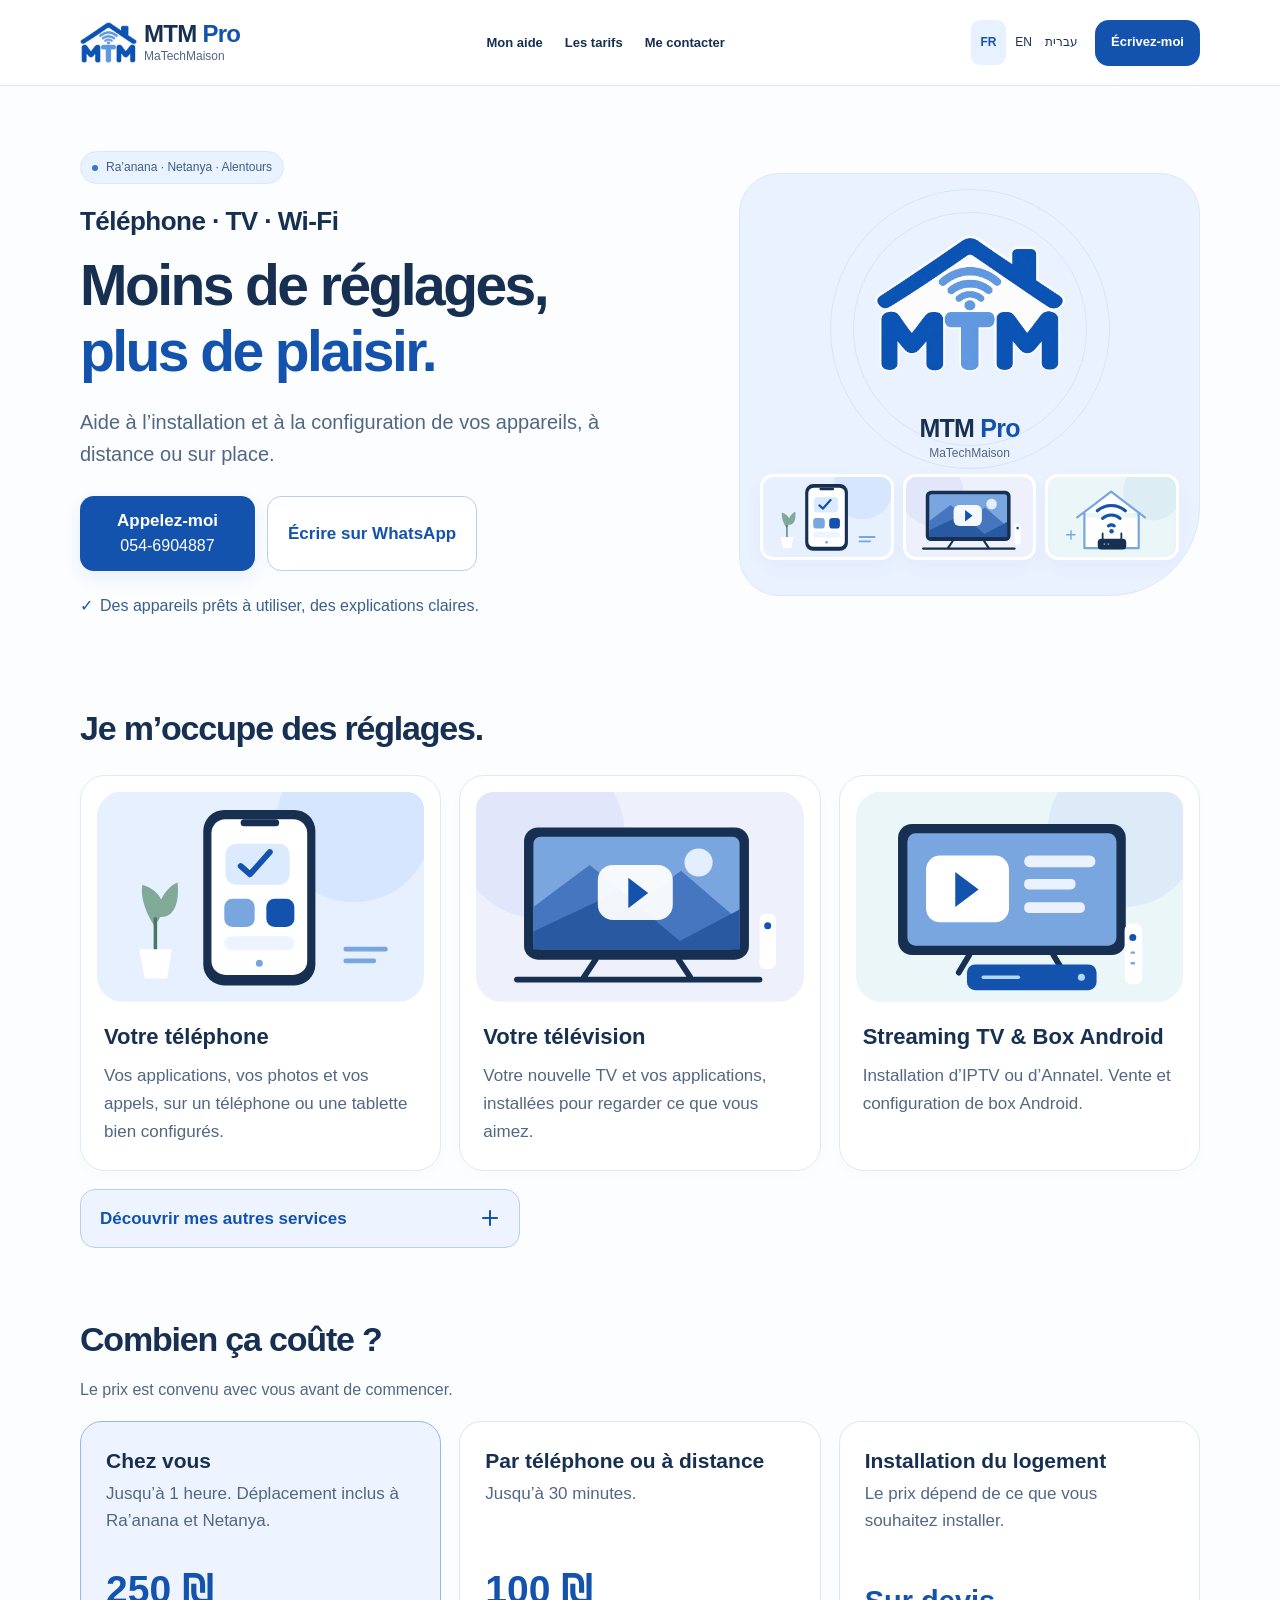
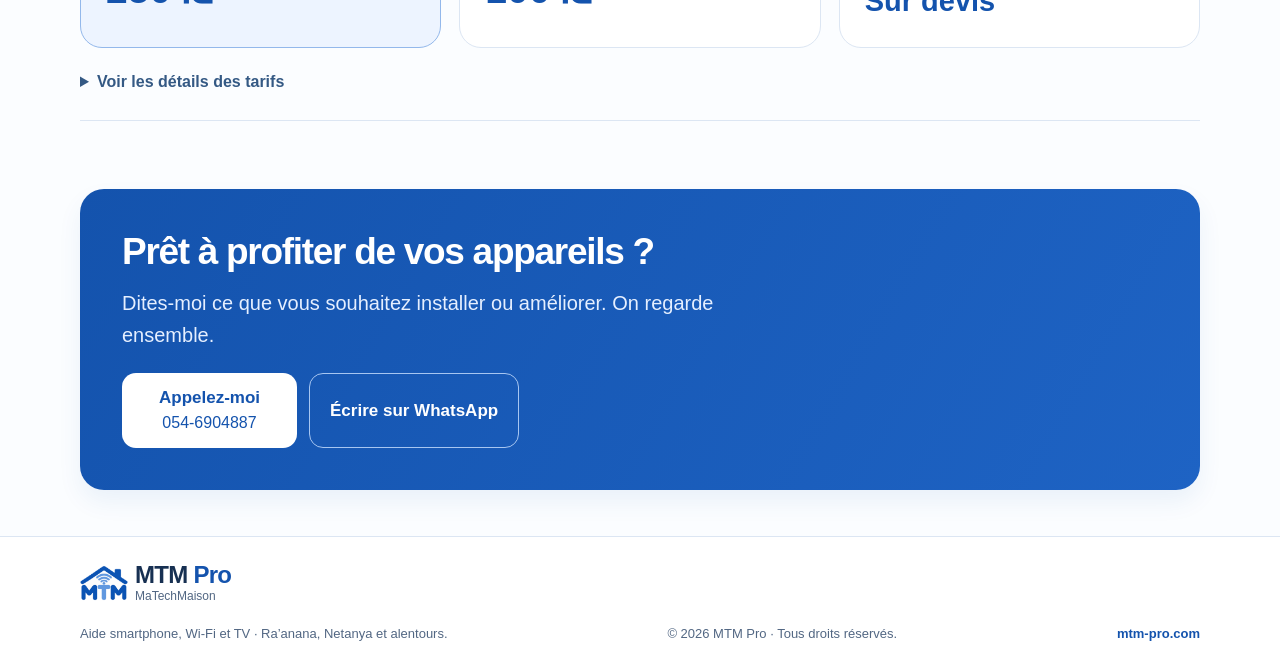
==== commit d68e5388: "Adapt site branding to MTM Pro and mtm-pro.com" ====
--- a/index.html
+++ b/index.html
@@ -1,11 +1,11 @@
 <!DOCTYPE html>
 <html lang="fr" dir="ltr">
-<head><meta charset="UTF-8"><meta name="viewport" content="width=device-width, initial-scale=1, viewport-fit=cover"><title>Ma Tech Maison — Votre aide tech à Ra’anana et Netanya</title><meta name="description" content="Moins de réglages, plus de plaisir : aide à l’installation de téléphone, TV, box Android et Wi-Fi, à distance ou sur place à Ra’anana, Netanya et alentours. À domicile : 250 ₪ jusqu’à une heure. Assistance à distance dès 100 ₪."><meta name="theme-color" content="#ffffff"><link rel="icon" type="image/png" href="logo-mtm.png"><link rel="apple-touch-icon" href="logo-mtm.png"><link rel="stylesheet" href="styles.css?v=plaisir-20261004"><meta property="og:type" content="website"><meta property="og:site_name" content="Ma Tech Maison"><meta property="og:locale" content="fr_FR"><meta property="og:title" content="Ma Tech Maison — Votre aide tech à Ra’anana et Netanya"><meta property="og:description" content="Moins de réglages, plus de plaisir : aide à l’installation de téléphone, TV, box Android et Wi-Fi, à distance ou sur place à Ra’anana, Netanya et alentours. À domicile : 250 ₪ jusqu’à une heure. Assistance à distance dès 100 ₪."><meta property="og:image" content="https://raw.githubusercontent.com/DanNak2025/Ma-Tech-Maison/main/brand-share-plaisir.png"><meta property="og:image:alt" content="MTM — Ma Tech Maison"><meta name="twitter:card" content="summary_large_image"><meta name="twitter:title" content="Ma Tech Maison — Votre aide tech à Ra’anana et Netanya"><meta name="twitter:description" content="Moins de réglages, plus de plaisir : aide à l’installation de téléphone, TV, box Android et Wi-Fi, à distance ou sur place à Ra’anana, Netanya et alentours. À domicile : 250 ₪ jusqu’à une heure. Assistance à distance dès 100 ₪."><meta name="twitter:image" content="https://raw.githubusercontent.com/DanNak2025/Ma-Tech-Maison/main/brand-share-plaisir.png"></head>
+<head><meta charset="UTF-8"><meta name="viewport" content="width=device-width, initial-scale=1, viewport-fit=cover"><title>MTM Pro — Votre aide tech à Ra’anana et Netanya</title><meta name="description" content="Moins de réglages, plus de plaisir : aide à l’installation de téléphone, TV, box Android et Wi-Fi, à distance ou sur place à Ra’anana, Netanya et alentours. À domicile : 250 ₪ jusqu’à une heure. Assistance à distance dès 100 ₪."><meta name="theme-color" content="#ffffff"><link rel="icon" type="image/png" href="logo-mtm.png"><link rel="apple-touch-icon" href="logo-mtm.png"><link rel="stylesheet" href="styles.css?v=mtm-pro-20261027"><meta property="og:type" content="website"><meta property="og:site_name" content="MTM Pro"><meta property="og:locale" content="fr_FR"><meta property="og:title" content="MTM Pro — Votre aide tech à Ra’anana et Netanya"><meta property="og:description" content="Moins de réglages, plus de plaisir : aide à l’installation de téléphone, TV, box Android et Wi-Fi, à distance ou sur place à Ra’anana, Netanya et alentours. À domicile : 250 ₪ jusqu’à une heure. Assistance à distance dès 100 ₪."><meta property="og:image" content="https://mtm-pro.com/brand-share-plaisir.png"><meta property="og:image:alt" content="MTM Pro — MaTechMaison"><meta name="twitter:card" content="summary_large_image"><meta name="twitter:title" content="MTM Pro — Votre aide tech à Ra’anana et Netanya"><meta name="twitter:description" content="Moins de réglages, plus de plaisir : aide à l’installation de téléphone, TV, box Android et Wi-Fi, à distance ou sur place à Ra’anana, Netanya et alentours. À domicile : 250 ₪ jusqu’à une heure. Assistance à distance dès 100 ₪."><meta name="twitter:image" content="https://mtm-pro.com/brand-share-plaisir.png"></head>
 <body><a class="skip" href="#main">Aller au contenu</a>
-<header class="header"><div class="container header-inner"><a class="brand" href="#top"><img class="brand-logo" src="logo-mtm.png" width="64" height="64" alt="MTM" decoding="async"><span><strong dir="ltr">MA TECH MAISON</strong><small>Moins de réglages, plus de plaisir</small></span></a><nav class="nav-links" aria-label="Navigation principale"><a href="#services">Mon aide</a><a href="#tarifs">Les tarifs</a><a href="#contact">Me contacter</a></nav><div class="header-actions"><nav class="languages" aria-label="Choisir la langue"><a href="index.html" lang="fr" hreflang="fr" aria-current="page">FR</a><a href="en.html" lang="en" hreflang="en">EN</a><a href="he.html" lang="he" hreflang="he">עברית</a></nav><a class="btn" href="https://wa.me/972546904887?text=Bonjour%2C%20j%E2%80%99ai%20besoin%20d%E2%80%99aide%20avec%20mon%20t%C3%A9l%C3%A9phone%2C%20ma%20t%C3%A9l%C3%A9vision%20ou%20internet.%0AMa%20ville%20%3A%20" target="_blank" rel="noopener noreferrer">Écrivez-moi</a></div></div></header>
+<header class="header"><div class="container header-inner"><a class="brand" href="#top"><img class="brand-logo" src="logo-mtm.png" width="64" height="64" alt="MTM Pro" decoding="async"><span><strong dir="ltr">MTM <span class="brand-pro">Pro</span></strong><small dir="ltr">MaTechMaison</small></span></a><nav class="nav-links" aria-label="Navigation principale"><a href="#services">Mon aide</a><a href="#tarifs">Les tarifs</a><a href="#contact">Me contacter</a></nav><div class="header-actions"><nav class="languages" aria-label="Choisir la langue"><a href="index.html" lang="fr" hreflang="fr" aria-current="page">FR</a><a href="en.html" lang="en" hreflang="en">EN</a><a href="he.html" lang="he" hreflang="he">עברית</a></nav><a class="btn" href="https://wa.me/972546904887?text=Bonjour%2C%20j%E2%80%99ai%20besoin%20d%E2%80%99aide%20avec%20mon%20t%C3%A9l%C3%A9phone%2C%20ma%20t%C3%A9l%C3%A9vision%20ou%20internet.%0AMa%20ville%20%3A%20" target="_blank" rel="noopener noreferrer">Écrivez-moi</a></div></div></header>
 <main id="main">
-<section class="container simple-hero" id="top"><div class="simple-hero-copy"><p class="location">Ra’anana · Netanya · Alentours</p><h1><span class="hero-kicker">Téléphone · TV · Wi-Fi</span><em><span>Moins de réglages,</span><span>plus de plaisir.</span></em></h1><p class="simple-intro">Aide à l’installation et à la configuration de vos appareils, à distance ou sur place.</p><div class="simple-actions"><a class="btn" href="tel:+972546904887"><span>Appelez-moi</span><bdi dir="ltr">054-6904887</bdi></a><a class="btn secondary" href="https://wa.me/972546904887?text=Bonjour%2C%20j%E2%80%99ai%20besoin%20d%E2%80%99aide%20avec%20mon%20t%C3%A9l%C3%A9phone%2C%20ma%20t%C3%A9l%C3%A9vision%20ou%20internet.%0AMa%20ville%20%3A%20" target="_blank" rel="noopener noreferrer">Écrire sur WhatsApp</a></div><p class="simple-calm">Des appareils prêts à utiliser, des explications claires.</p></div><div class="hero-art" aria-hidden="true"><div class="hero-art-halo"></div><img class="hero-art-logo" src="logo-mtm.png" width="200" height="200" alt=""><div class="hero-art-devices"><img src="assets/phone.svg" width="140" height="90" alt=""><img src="assets/tv.svg" width="140" height="90" alt=""><img src="assets/wifi.svg" width="140" height="90" alt=""></div></div></section>
+<section class="container simple-hero" id="top"><div class="simple-hero-copy"><p class="location">Ra’anana · Netanya · Alentours</p><h1><span class="hero-kicker">Téléphone · TV · Wi-Fi</span><em><span>Moins de réglages,</span><span>plus de plaisir.</span></em></h1><p class="simple-intro">Aide à l’installation et à la configuration de vos appareils, à distance ou sur place.</p><div class="simple-actions"><a class="btn" href="tel:+972546904887"><span>Appelez-moi</span><bdi dir="ltr">054-6904887</bdi></a><a class="btn secondary" href="https://wa.me/972546904887?text=Bonjour%2C%20j%E2%80%99ai%20besoin%20d%E2%80%99aide%20avec%20mon%20t%C3%A9l%C3%A9phone%2C%20ma%20t%C3%A9l%C3%A9vision%20ou%20internet.%0AMa%20ville%20%3A%20" target="_blank" rel="noopener noreferrer">Écrire sur WhatsApp</a></div><p class="simple-calm">Des appareils prêts à utiliser, des explications claires.</p></div><div class="hero-art" aria-hidden="true"><div class="hero-art-halo"></div><img class="hero-art-logo" src="logo-mtm.png" width="200" height="200" alt=""><div class="hero-art-wordmark"><strong>MTM <span>Pro</span></strong><small>MaTechMaison</small></div><div class="hero-art-devices"><img src="assets/phone.svg" width="140" height="90" alt=""><img src="assets/tv.svg" width="140" height="90" alt=""><img src="assets/wifi.svg" width="140" height="90" alt=""></div></div></section>
 <section class="container simple-section" id="services"><h2>Je m’occupe des réglages.</h2><div class="help-list"><article class="help-item"><div class="help-illustration"><img src="assets/phone.svg" width="280" height="180" alt="" loading="lazy"></div><div><h3>Votre téléphone</h3><p>Vos applications, vos photos et vos appels, sur un téléphone ou une tablette bien configurés.</p></div></article><article class="help-item"><div class="help-illustration"><img src="assets/tv.svg" width="280" height="180" alt="" loading="lazy"></div><div><h3>Votre télévision</h3><p>Votre nouvelle TV et vos applications, installées pour regarder ce que vous aimez.</p></div></article><article class="help-item"><div class="help-illustration"><img src="assets/streaming.svg" width="280" height="180" alt="" loading="lazy"></div><div><h3>Streaming TV &amp; Box Android</h3><p>Installation d’IPTV ou d’Annatel. Vente et configuration de box Android.</p></div></article></div><details class="simple-details service-details"><summary><span class="services-toggle-label">Découvrir mes autres services</span><span class="services-toggle-icon" aria-hidden="true"></span></summary><ul class="full-services"><li><h3>Nouvelle télévision</h3><p>Configuration de votre nouvelle TV et installation des applications selon vos besoins.</p></li><li><h3>Télévision en streaming</h3><p>Installation et configuration d’IPTV ou d’Annatel, selon votre abonnement et la compatibilité de vos appareils.</p></li><li><h3>Amélioration du Wi-Fi</h3><p>Vérification et optimisation de votre connexion à la maison.</p></li><li><h3>Box Android</h3><p>Vente, installation et configuration d’un boîtier Android adapté à vos besoins.</p></li><li><h3>Téléphone et tablette</h3><p>Configuration de vos appareils, de vos applications et de vos réglages.</p></li><li><h3>Formation</h3><p>Des explications pratiques pour utiliser vos appareils et applications au quotidien.</p></li><li><h3>Aide après l’installation</h3><p>Assistance à distance quand c’est possible, sinon intervention sur place.</p></li></ul><p class="service-conditions">Les box, le matériel et les abonnements TV sont facturés séparément. Les services TV dépendent de la disponibilité en Israël et de votre abonnement autorisé.</p></details></section>
 <section class="container simple-section" id="tarifs"><h2>Combien ça coûte ?</h2><p class="simple-price-note">Le prix est convenu avec vous avant de commencer.</p><div class="simple-prices"><article class="simple-price"><div><h3>Chez vous</h3><p>Jusqu’à 1 heure. Déplacement inclus à Ra’anana et Netanya.</p></div><div class="simple-amount"><bdi>250 ₪</bdi></div></article><article class="simple-price"><div><h3>Par téléphone ou à distance</h3><p>Jusqu’à 30 minutes.</p></div><div class="simple-amount"><bdi>100 ₪</bdi></div></article><article class="simple-price"><div><h3>Installation du logement</h3><p>Le prix dépend de ce que vous souhaitez installer.</p></div><div class="simple-amount is-quote"><bdi>Sur devis</bdi></div></article></div><details class="simple-details"><summary>Voir les détails des tarifs</summary><p>À domicile : 100 ₪ par demi-heure supplémentaire, uniquement avec votre accord. À distance : 180 ₪ jusqu’à une heure. Matériel et abonnements non inclus. Pour les villes voisines, les éventuels frais de déplacement sont annoncés avant confirmation. L’aide à distance dépend du problème rencontré.</p></details></section>
 <section class="container simple-contact" id="contact"><h2>Prêt à profiter de vos appareils ?</h2><p>Dites-moi ce que vous souhaitez installer ou améliorer. On regarde ensemble.</p><div class="simple-actions"><a class="btn" href="tel:+972546904887"><span>Appelez-moi</span><bdi dir="ltr">054-6904887</bdi></a><a class="btn secondary" href="https://wa.me/972546904887?text=Bonjour%2C%20j%E2%80%99ai%20besoin%20d%E2%80%99aide%20avec%20mon%20t%C3%A9l%C3%A9phone%2C%20ma%20t%C3%A9l%C3%A9vision%20ou%20internet.%0AMa%20ville%20%3A%20" target="_blank" rel="noopener noreferrer">Écrire sur WhatsApp</a></div></section>
-</main><footer><div class="container footer-brand"><a class="brand" href="#top"><img class="brand-logo" src="logo-mtm.png" width="64" height="64" alt="MTM"><span><strong dir="ltr">MA TECH MAISON</strong><small>Moins de réglages, plus de plaisir</small></span></a></div><div class="container footer-inner"><p>Aide smartphone, Wi-Fi et TV · Ra’anana, Netanya et alentours.</p><p>© 2026 <bdi>Ma Tech Maison</bdi> · Tous droits réservés.</p></div></footer><nav class="mobile-contact" aria-label="Contacter Ma Tech Maison"><a class="mobile-call" href="tel:+972546904887"><svg viewBox="0 0 24 24" fill="none" stroke="currentColor" stroke-width="1.8" stroke-linecap="round" stroke-linejoin="round" aria-hidden="true"><path d="M5 3h4l2 5-3 2a16 16 0 0 0 6 6l2-3 5 2v4a2 2 0 0 1-2 2C10 21 3 14 3 5a2 2 0 0 1 2-2Z"/></svg><span>Appeler</span></a><a class="mobile-whatsapp" href="https://wa.me/972546904887?text=Bonjour%2C%20j%E2%80%99ai%20besoin%20d%E2%80%99aide%20avec%20mon%20t%C3%A9l%C3%A9phone%2C%20ma%20t%C3%A9l%C3%A9vision%20ou%20internet.%0AMa%20ville%20%3A%20" target="_blank" rel="noopener noreferrer"><svg viewBox="0 0 24 24" fill="none" stroke="currentColor" stroke-width="1.8" stroke-linecap="round" stroke-linejoin="round" aria-hidden="true"><path d="M21 11.5a8.5 8.5 0 0 1-12.7 7.4L3 21l1.7-5.3A8.5 8.5 0 1 1 21 11.5Z"/><path d="M8 8h8M8 12h5"/></svg><span>WhatsApp</span></a></nav><script src="interactions.js" defer></script></body></html>+</main><footer><div class="container footer-brand"><a class="brand" href="#top"><img class="brand-logo" src="logo-mtm.png" width="64" height="64" alt="MTM Pro"><span><strong dir="ltr">MTM <span class="brand-pro">Pro</span></strong><small dir="ltr">MaTechMaison</small></span></a></div><div class="container footer-inner"><p>Aide smartphone, Wi-Fi et TV · Ra’anana, Netanya et alentours.</p><p>© 2026 <bdi>MTM Pro</bdi> · Tous droits réservés.</p><a class="footer-domain" href="https://mtm-pro.com" dir="ltr">mtm-pro.com</a></div></footer><nav class="mobile-contact" aria-label="Contacter MTM Pro"><a class="mobile-call" href="tel:+972546904887"><svg viewBox="0 0 24 24" fill="none" stroke="currentColor" stroke-width="1.8" stroke-linecap="round" stroke-linejoin="round" aria-hidden="true"><path d="M5 3h4l2 5-3 2a16 16 0 0 0 6 6l2-3 5 2v4a2 2 0 0 1-2 2C10 21 3 14 3 5a2 2 0 0 1 2-2Z"/></svg><span>Appeler</span></a><a class="mobile-whatsapp" href="https://wa.me/972546904887?text=Bonjour%2C%20j%E2%80%99ai%20besoin%20d%E2%80%99aide%20avec%20mon%20t%C3%A9l%C3%A9phone%2C%20ma%20t%C3%A9l%C3%A9vision%20ou%20internet.%0AMa%20ville%20%3A%20" target="_blank" rel="noopener noreferrer"><svg viewBox="0 0 24 24" fill="none" stroke="currentColor" stroke-width="1.8" stroke-linecap="round" stroke-linejoin="round" aria-hidden="true"><path d="M21 11.5a8.5 8.5 0 0 1-12.7 7.4L3 21l1.7-5.3A8.5 8.5 0 1 1 21 11.5Z"/><path d="M8 8h8M8 12h5"/></svg><span>WhatsApp</span></a></nav><script src="interactions.js" defer></script></body></html>
--- a/styles.css
+++ b/styles.css
@@ -11,3 +11,6 @@
 
 /* Campaign signature: two readable lines at every screen size. */
 .simple-hero h1 em span{display:block}.simple-hero h1 em{display:block}.simple-hero h1 em span:first-child{color:var(--mtm-ink)}
+
+/* MTM Pro wordmark and retained MaTechMaison signature. */
+.brand strong{font-size:19px;line-height:1.15;letter-spacing:-.03em}.brand strong .brand-pro{color:var(--mtm-blue)}.brand small{display:block;font-size:10px;line-height:1.4;white-space:nowrap}.footer-brand strong{font-size:23px}.footer-brand small{font-size:12px}.footer-domain{color:var(--mtm-blue);font-weight:600;white-space:nowrap}.hero-art-wordmark{position:relative;text-align:center;direction:ltr;line-height:1.2}.hero-art-wordmark strong{display:block;font-size:25px;letter-spacing:-.03em}.hero-art-wordmark span{color:var(--mtm-blue)}.hero-art-wordmark small{display:block;font-size:12px;color:var(--muted);margin-top:3px}@media(min-width:701px){.brand strong{font-size:24px}.brand small{font-size:12px}.hero-art{gap:14px}}@media(max-width:350px){.header .brand strong{font-size:17px}.header .brand small{font-size:9px}}
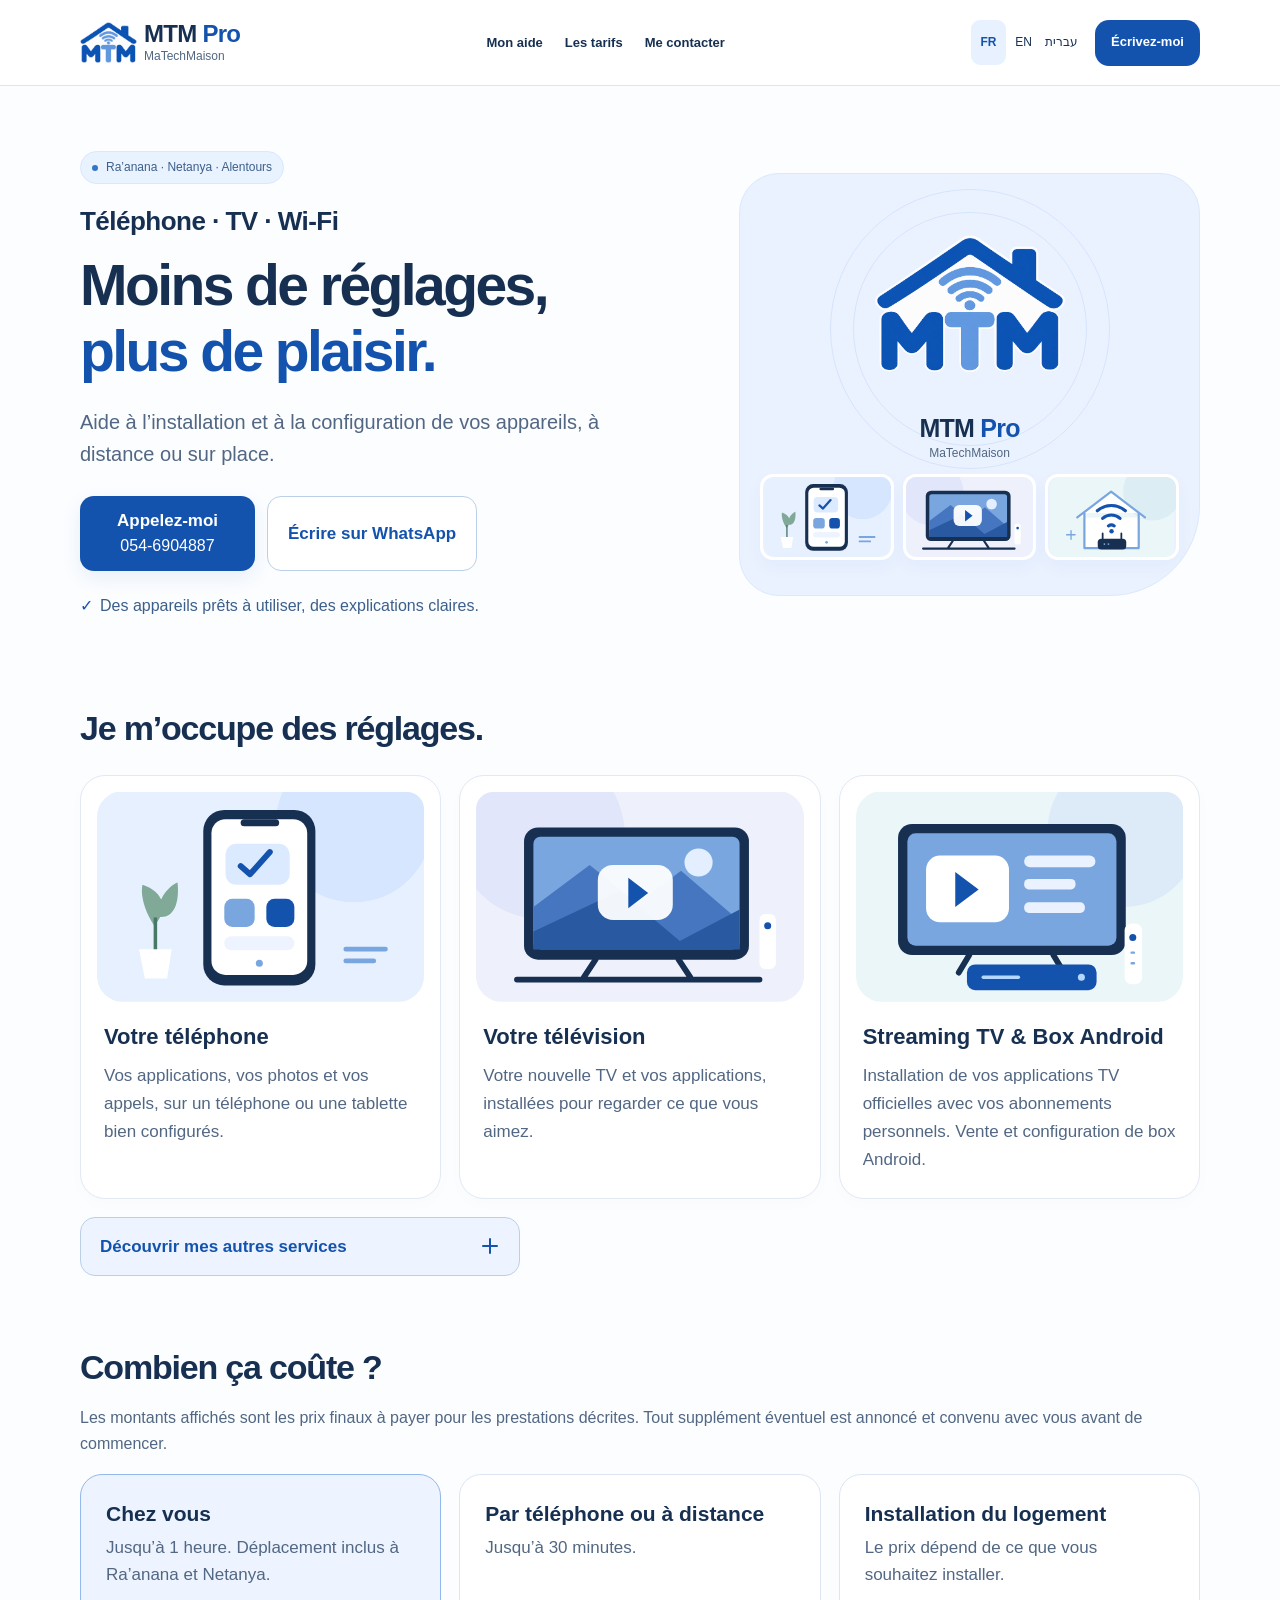
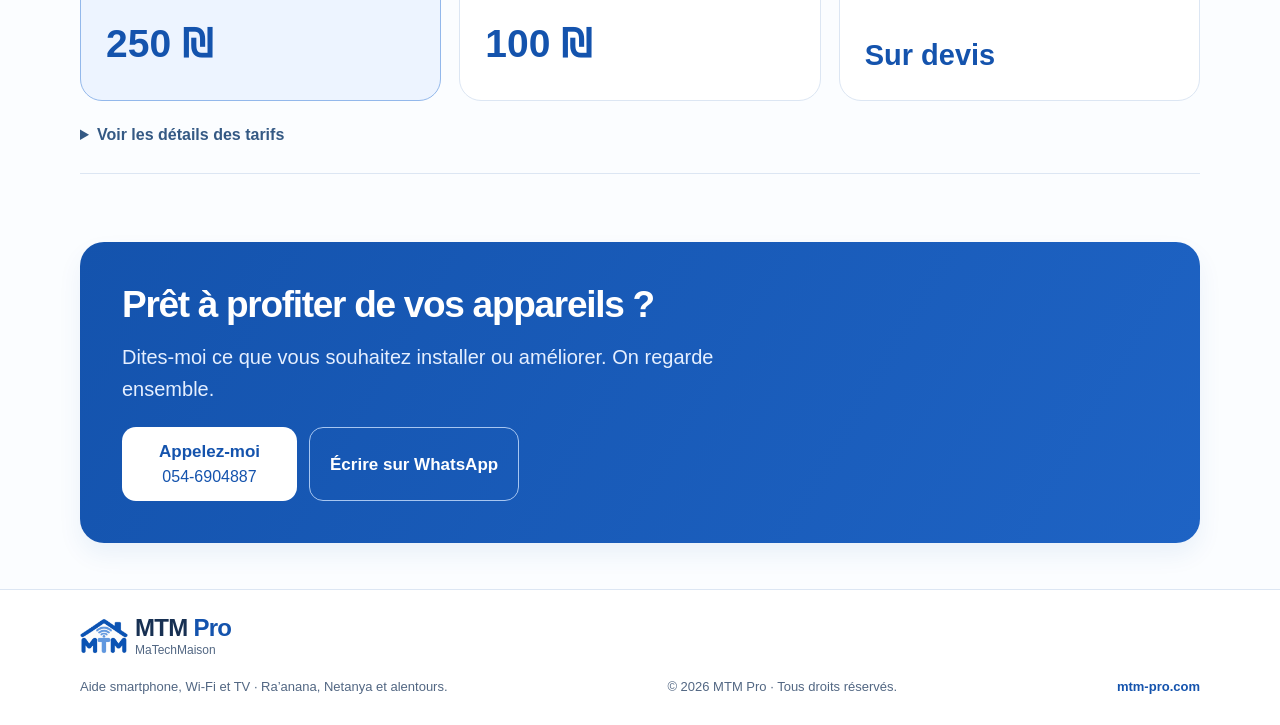
==== commit 999cce2a: "Clarify official TV app setup and final service prices" ====
--- a/index.html
+++ b/index.html
@@ -1,11 +1,11 @@
 <!DOCTYPE html>
 <html lang="fr" dir="ltr">
-<head><meta charset="UTF-8"><meta name="viewport" content="width=device-width, initial-scale=1, viewport-fit=cover"><title>MTM Pro — Votre aide tech à Ra’anana et Netanya</title><meta name="description" content="Moins de réglages, plus de plaisir : aide à l’installation de téléphone, TV, box Android et Wi-Fi, à distance ou sur place à Ra’anana, Netanya et alentours. À domicile : 250 ₪ jusqu’à une heure. Assistance à distance dès 100 ₪."><meta name="theme-color" content="#ffffff"><link rel="icon" type="image/png" href="logo-mtm.png"><link rel="apple-touch-icon" href="logo-mtm.png"><link rel="stylesheet" href="styles.css?v=mtm-pro-20261027"><meta property="og:type" content="website"><meta property="og:site_name" content="MTM Pro"><meta property="og:locale" content="fr_FR"><meta property="og:title" content="MTM Pro — Votre aide tech à Ra’anana et Netanya"><meta property="og:description" content="Moins de réglages, plus de plaisir : aide à l’installation de téléphone, TV, box Android et Wi-Fi, à distance ou sur place à Ra’anana, Netanya et alentours. À domicile : 250 ₪ jusqu’à une heure. Assistance à distance dès 100 ₪."><meta property="og:image" content="https://mtm-pro.com/brand-share-plaisir.png"><meta property="og:image:alt" content="MTM Pro — MaTechMaison"><meta name="twitter:card" content="summary_large_image"><meta name="twitter:title" content="MTM Pro — Votre aide tech à Ra’anana et Netanya"><meta name="twitter:description" content="Moins de réglages, plus de plaisir : aide à l’installation de téléphone, TV, box Android et Wi-Fi, à distance ou sur place à Ra’anana, Netanya et alentours. À domicile : 250 ₪ jusqu’à une heure. Assistance à distance dès 100 ₪."><meta name="twitter:image" content="https://mtm-pro.com/brand-share-plaisir.png"></head>
+<head><meta charset="UTF-8"><meta http-equiv="Content-Security-Policy" content="default-src 'none'; script-src 'self'; style-src 'self'; img-src 'self' data:; connect-src 'none'; font-src 'self'; object-src 'none'; base-uri 'none'; form-action 'none'; upgrade-insecure-requests"><meta name="referrer" content="strict-origin-when-cross-origin"><meta name="viewport" content="width=device-width, initial-scale=1, viewport-fit=cover"><title>MTM Pro — Votre aide tech à Ra’anana et Netanya</title><meta name="description" content="Moins de réglages, plus de plaisir : aide à l’installation de téléphone, TV, box Android et Wi-Fi, à distance ou sur place à Ra’anana, Netanya et alentours. À domicile : 250 ₪ jusqu’à une heure. Assistance à distance dès 100 ₪."><meta name="theme-color" content="#ffffff"><link rel="icon" type="image/png" href="logo-mtm.png"><link rel="apple-touch-icon" href="logo-mtm.png"><link rel="stylesheet" href="styles.css?v=mtm-pro-20261027"><meta property="og:type" content="website"><meta property="og:site_name" content="MTM Pro"><meta property="og:locale" content="fr_FR"><meta property="og:title" content="MTM Pro — Votre aide tech à Ra’anana et Netanya"><meta property="og:description" content="Moins de réglages, plus de plaisir : aide à l’installation de téléphone, TV, box Android et Wi-Fi, à distance ou sur place à Ra’anana, Netanya et alentours. À domicile : 250 ₪ jusqu’à une heure. Assistance à distance dès 100 ₪."><meta property="og:image" content="https://mtm-pro.com/brand-share-plaisir.png"><meta property="og:image:alt" content="MTM Pro — MaTechMaison"><meta name="twitter:card" content="summary_large_image"><meta name="twitter:title" content="MTM Pro — Votre aide tech à Ra’anana et Netanya"><meta name="twitter:description" content="Moins de réglages, plus de plaisir : aide à l’installation de téléphone, TV, box Android et Wi-Fi, à distance ou sur place à Ra’anana, Netanya et alentours. À domicile : 250 ₪ jusqu’à une heure. Assistance à distance dès 100 ₪."><meta name="twitter:image" content="https://mtm-pro.com/brand-share-plaisir.png"><link rel="canonical" href="https://mtm-pro.com/"><meta property="og:url" content="https://mtm-pro.com/"></head>
 <body><a class="skip" href="#main">Aller au contenu</a>
 <header class="header"><div class="container header-inner"><a class="brand" href="#top"><img class="brand-logo" src="logo-mtm.png" width="64" height="64" alt="MTM Pro" decoding="async"><span><strong dir="ltr">MTM <span class="brand-pro">Pro</span></strong><small dir="ltr">MaTechMaison</small></span></a><nav class="nav-links" aria-label="Navigation principale"><a href="#services">Mon aide</a><a href="#tarifs">Les tarifs</a><a href="#contact">Me contacter</a></nav><div class="header-actions"><nav class="languages" aria-label="Choisir la langue"><a href="index.html" lang="fr" hreflang="fr" aria-current="page">FR</a><a href="en.html" lang="en" hreflang="en">EN</a><a href="he.html" lang="he" hreflang="he">עברית</a></nav><a class="btn" href="https://wa.me/972546904887?text=Bonjour%2C%20j%E2%80%99ai%20besoin%20d%E2%80%99aide%20avec%20mon%20t%C3%A9l%C3%A9phone%2C%20ma%20t%C3%A9l%C3%A9vision%20ou%20internet.%0AMa%20ville%20%3A%20" target="_blank" rel="noopener noreferrer">Écrivez-moi</a></div></div></header>
 <main id="main">
 <section class="container simple-hero" id="top"><div class="simple-hero-copy"><p class="location">Ra’anana · Netanya · Alentours</p><h1><span class="hero-kicker">Téléphone · TV · Wi-Fi</span><em><span>Moins de réglages,</span><span>plus de plaisir.</span></em></h1><p class="simple-intro">Aide à l’installation et à la configuration de vos appareils, à distance ou sur place.</p><div class="simple-actions"><a class="btn" href="tel:+972546904887"><span>Appelez-moi</span><bdi dir="ltr">054-6904887</bdi></a><a class="btn secondary" href="https://wa.me/972546904887?text=Bonjour%2C%20j%E2%80%99ai%20besoin%20d%E2%80%99aide%20avec%20mon%20t%C3%A9l%C3%A9phone%2C%20ma%20t%C3%A9l%C3%A9vision%20ou%20internet.%0AMa%20ville%20%3A%20" target="_blank" rel="noopener noreferrer">Écrire sur WhatsApp</a></div><p class="simple-calm">Des appareils prêts à utiliser, des explications claires.</p></div><div class="hero-art" aria-hidden="true"><div class="hero-art-halo"></div><img class="hero-art-logo" src="logo-mtm.png" width="200" height="200" alt=""><div class="hero-art-wordmark"><strong>MTM <span>Pro</span></strong><small>MaTechMaison</small></div><div class="hero-art-devices"><img src="assets/phone.svg" width="140" height="90" alt=""><img src="assets/tv.svg" width="140" height="90" alt=""><img src="assets/wifi.svg" width="140" height="90" alt=""></div></div></section>
-<section class="container simple-section" id="services"><h2>Je m’occupe des réglages.</h2><div class="help-list"><article class="help-item"><div class="help-illustration"><img src="assets/phone.svg" width="280" height="180" alt="" loading="lazy"></div><div><h3>Votre téléphone</h3><p>Vos applications, vos photos et vos appels, sur un téléphone ou une tablette bien configurés.</p></div></article><article class="help-item"><div class="help-illustration"><img src="assets/tv.svg" width="280" height="180" alt="" loading="lazy"></div><div><h3>Votre télévision</h3><p>Votre nouvelle TV et vos applications, installées pour regarder ce que vous aimez.</p></div></article><article class="help-item"><div class="help-illustration"><img src="assets/streaming.svg" width="280" height="180" alt="" loading="lazy"></div><div><h3>Streaming TV &amp; Box Android</h3><p>Installation d’IPTV ou d’Annatel. Vente et configuration de box Android.</p></div></article></div><details class="simple-details service-details"><summary><span class="services-toggle-label">Découvrir mes autres services</span><span class="services-toggle-icon" aria-hidden="true"></span></summary><ul class="full-services"><li><h3>Nouvelle télévision</h3><p>Configuration de votre nouvelle TV et installation des applications selon vos besoins.</p></li><li><h3>Télévision en streaming</h3><p>Installation et configuration d’IPTV ou d’Annatel, selon votre abonnement et la compatibilité de vos appareils.</p></li><li><h3>Amélioration du Wi-Fi</h3><p>Vérification et optimisation de votre connexion à la maison.</p></li><li><h3>Box Android</h3><p>Vente, installation et configuration d’un boîtier Android adapté à vos besoins.</p></li><li><h3>Téléphone et tablette</h3><p>Configuration de vos appareils, de vos applications et de vos réglages.</p></li><li><h3>Formation</h3><p>Des explications pratiques pour utiliser vos appareils et applications au quotidien.</p></li><li><h3>Aide après l’installation</h3><p>Assistance à distance quand c’est possible, sinon intervention sur place.</p></li></ul><p class="service-conditions">Les box, le matériel et les abonnements TV sont facturés séparément. Les services TV dépendent de la disponibilité en Israël et de votre abonnement autorisé.</p></details></section>
-<section class="container simple-section" id="tarifs"><h2>Combien ça coûte ?</h2><p class="simple-price-note">Le prix est convenu avec vous avant de commencer.</p><div class="simple-prices"><article class="simple-price"><div><h3>Chez vous</h3><p>Jusqu’à 1 heure. Déplacement inclus à Ra’anana et Netanya.</p></div><div class="simple-amount"><bdi>250 ₪</bdi></div></article><article class="simple-price"><div><h3>Par téléphone ou à distance</h3><p>Jusqu’à 30 minutes.</p></div><div class="simple-amount"><bdi>100 ₪</bdi></div></article><article class="simple-price"><div><h3>Installation du logement</h3><p>Le prix dépend de ce que vous souhaitez installer.</p></div><div class="simple-amount is-quote"><bdi>Sur devis</bdi></div></article></div><details class="simple-details"><summary>Voir les détails des tarifs</summary><p>À domicile : 100 ₪ par demi-heure supplémentaire, uniquement avec votre accord. À distance : 180 ₪ jusqu’à une heure. Matériel et abonnements non inclus. Pour les villes voisines, les éventuels frais de déplacement sont annoncés avant confirmation. L’aide à distance dépend du problème rencontré.</p></details></section>
+<section class="container simple-section" id="services"><h2>Je m’occupe des réglages.</h2><div class="help-list"><article class="help-item"><div class="help-illustration"><img src="assets/phone.svg" width="280" height="180" alt="" loading="lazy"></div><div><h3>Votre téléphone</h3><p>Vos applications, vos photos et vos appels, sur un téléphone ou une tablette bien configurés.</p></div></article><article class="help-item"><div class="help-illustration"><img src="assets/tv.svg" width="280" height="180" alt="" loading="lazy"></div><div><h3>Votre télévision</h3><p>Votre nouvelle TV et vos applications, installées pour regarder ce que vous aimez.</p></div></article><article class="help-item"><div class="help-illustration"><img src="assets/streaming.svg" width="280" height="180" alt="" loading="lazy"></div><div><h3>Streaming TV &amp; Box Android</h3><p>Installation de vos applications TV officielles avec vos abonnements personnels. Vente et configuration de box Android.</p></div></article></div><details class="simple-details service-details"><summary><span class="services-toggle-label">Découvrir mes autres services</span><span class="services-toggle-icon" aria-hidden="true"></span></summary><ul class="full-services"><li><h3>Nouvelle télévision</h3><p>Configuration de votre nouvelle TV et installation des applications selon vos besoins.</p></li><li><h3>Télévision en streaming</h3><p>Installation et configuration de vos applications TV et de streaming officielles, avec vos abonnements personnels disponibles en Israël et selon la compatibilité de vos appareils.</p></li><li><h3>Amélioration du Wi-Fi</h3><p>Vérification et optimisation de votre connexion à la maison.</p></li><li><h3>Box Android</h3><p>Vente, installation et configuration d’un boîtier Android adapté à vos besoins.</p></li><li><h3>Téléphone et tablette</h3><p>Configuration de vos appareils, de vos applications et de vos réglages.</p></li><li><h3>Formation</h3><p>Des explications pratiques pour utiliser vos appareils et applications au quotidien.</p></li><li><h3>Aide après l’installation</h3><p>Assistance à distance quand c’est possible, sinon intervention sur place.</p></li></ul><p class="service-conditions">Les box et le matériel sont facturés séparément. Les abonnements TV sont souscrits directement par les clients auprès des fournisseurs officiels ; je ne vends ni abonnement TV ni accès aux chaînes. L’installation dépend de la disponibilité du service en Israël et de la compatibilité de vos appareils.</p></details></section>
+<section class="container simple-section" id="tarifs"><h2>Combien ça coûte ?</h2><p class="simple-price-note">Les montants affichés sont les prix finaux à payer pour les prestations décrites. Tout supplément éventuel est annoncé et convenu avec vous avant de commencer.</p><div class="simple-prices"><article class="simple-price"><div><h3>Chez vous</h3><p>Jusqu’à 1 heure. Déplacement inclus à Ra’anana et Netanya.</p></div><div class="simple-amount"><bdi>250 ₪</bdi></div></article><article class="simple-price"><div><h3>Par téléphone ou à distance</h3><p>Jusqu’à 30 minutes.</p></div><div class="simple-amount"><bdi>100 ₪</bdi></div></article><article class="simple-price"><div><h3>Installation du logement</h3><p>Le prix dépend de ce que vous souhaitez installer.</p></div><div class="simple-amount is-quote"><bdi>Sur devis</bdi></div></article></div><details class="simple-details"><summary>Voir les détails des tarifs</summary><p>À domicile : 100 ₪ par demi-heure supplémentaire, uniquement avec votre accord. À distance : 180 ₪ jusqu’à une heure. Matériel et abonnements non inclus. Pour les villes voisines, les éventuels frais de déplacement sont annoncés avant confirmation. L’aide à distance dépend du problème rencontré.</p></details></section>
 <section class="container simple-contact" id="contact"><h2>Prêt à profiter de vos appareils ?</h2><p>Dites-moi ce que vous souhaitez installer ou améliorer. On regarde ensemble.</p><div class="simple-actions"><a class="btn" href="tel:+972546904887"><span>Appelez-moi</span><bdi dir="ltr">054-6904887</bdi></a><a class="btn secondary" href="https://wa.me/972546904887?text=Bonjour%2C%20j%E2%80%99ai%20besoin%20d%E2%80%99aide%20avec%20mon%20t%C3%A9l%C3%A9phone%2C%20ma%20t%C3%A9l%C3%A9vision%20ou%20internet.%0AMa%20ville%20%3A%20" target="_blank" rel="noopener noreferrer">Écrire sur WhatsApp</a></div></section>
 </main><footer><div class="container footer-brand"><a class="brand" href="#top"><img class="brand-logo" src="logo-mtm.png" width="64" height="64" alt="MTM Pro"><span><strong dir="ltr">MTM <span class="brand-pro">Pro</span></strong><small dir="ltr">MaTechMaison</small></span></a></div><div class="container footer-inner"><p>Aide smartphone, Wi-Fi et TV · Ra’anana, Netanya et alentours.</p><p>© 2026 <bdi>MTM Pro</bdi> · Tous droits réservés.</p><a class="footer-domain" href="https://mtm-pro.com" dir="ltr">mtm-pro.com</a></div></footer><nav class="mobile-contact" aria-label="Contacter MTM Pro"><a class="mobile-call" href="tel:+972546904887"><svg viewBox="0 0 24 24" fill="none" stroke="currentColor" stroke-width="1.8" stroke-linecap="round" stroke-linejoin="round" aria-hidden="true"><path d="M5 3h4l2 5-3 2a16 16 0 0 0 6 6l2-3 5 2v4a2 2 0 0 1-2 2C10 21 3 14 3 5a2 2 0 0 1 2-2Z"/></svg><span>Appeler</span></a><a class="mobile-whatsapp" href="https://wa.me/972546904887?text=Bonjour%2C%20j%E2%80%99ai%20besoin%20d%E2%80%99aide%20avec%20mon%20t%C3%A9l%C3%A9phone%2C%20ma%20t%C3%A9l%C3%A9vision%20ou%20internet.%0AMa%20ville%20%3A%20" target="_blank" rel="noopener noreferrer"><svg viewBox="0 0 24 24" fill="none" stroke="currentColor" stroke-width="1.8" stroke-linecap="round" stroke-linejoin="round" aria-hidden="true"><path d="M21 11.5a8.5 8.5 0 0 1-12.7 7.4L3 21l1.7-5.3A8.5 8.5 0 1 1 21 11.5Z"/><path d="M8 8h8M8 12h5"/></svg><span>WhatsApp</span></a></nav><script src="interactions.js" defer></script></body></html>
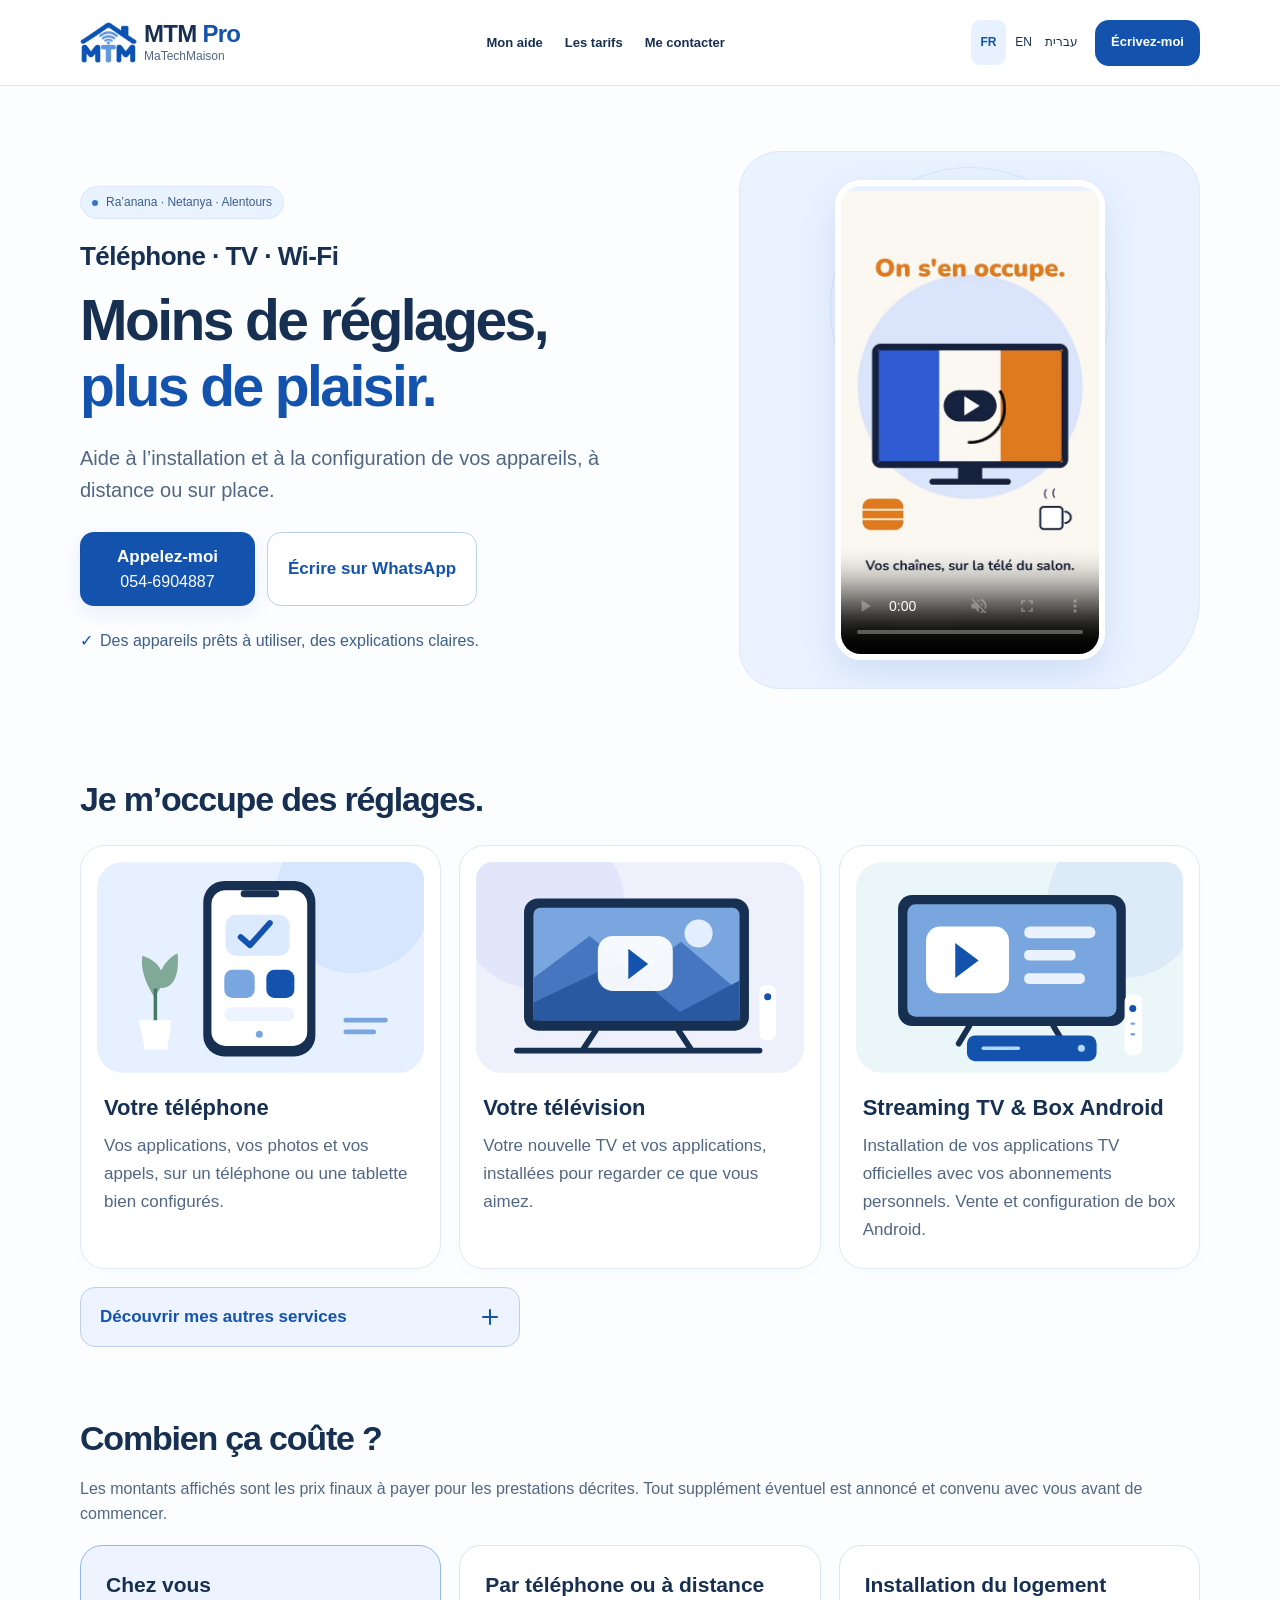
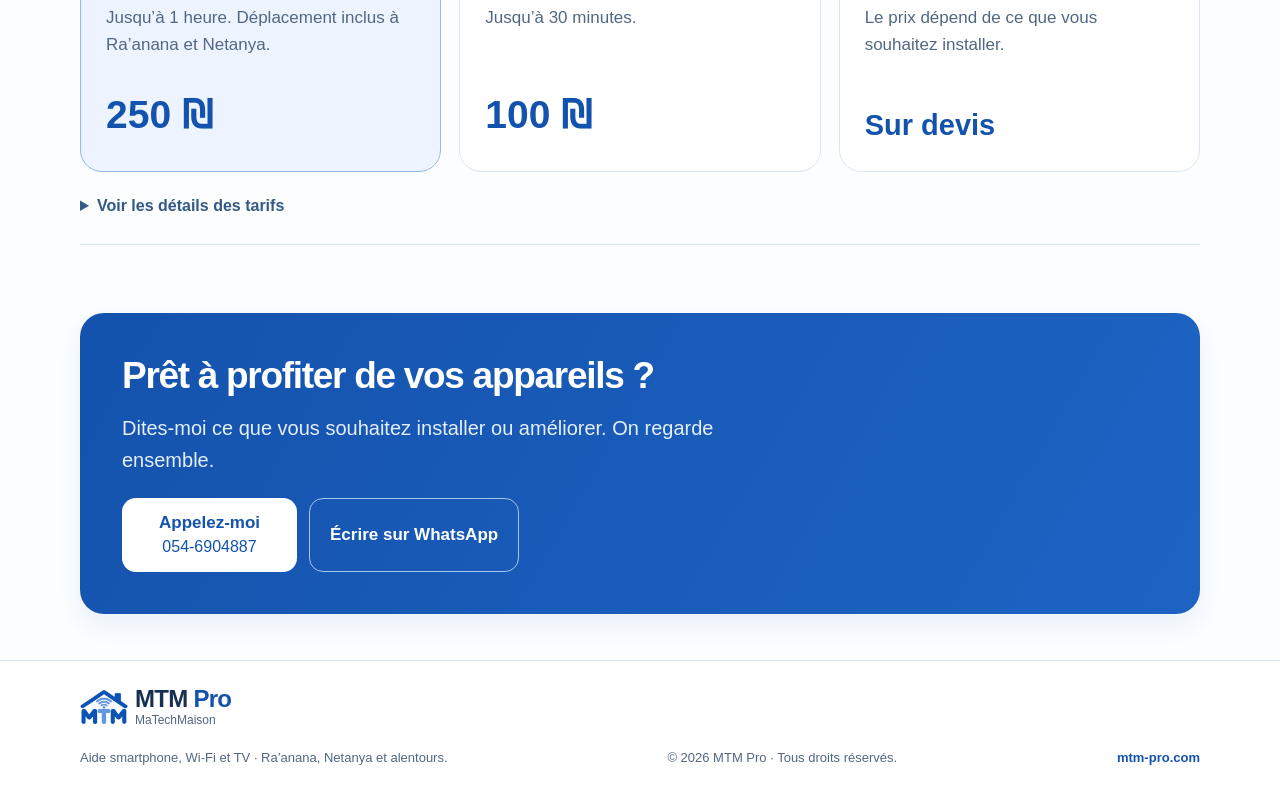
==== commit ccc9def3: "Add approved introductory video to the site hero" ====
--- a/index.html
+++ b/index.html
@@ -1,11 +1,11 @@
 <!DOCTYPE html>
 <html lang="fr" dir="ltr">
-<head><meta charset="UTF-8"><meta http-equiv="Content-Security-Policy" content="default-src 'none'; script-src 'self'; style-src 'self'; img-src 'self' data:; connect-src 'none'; font-src 'self'; object-src 'none'; base-uri 'none'; form-action 'none'; upgrade-insecure-requests"><meta name="referrer" content="strict-origin-when-cross-origin"><meta name="viewport" content="width=device-width, initial-scale=1, viewport-fit=cover"><title>MTM Pro — Votre aide tech à Ra’anana et Netanya</title><meta name="description" content="Moins de réglages, plus de plaisir : aide à l’installation de téléphone, TV, box Android et Wi-Fi, à distance ou sur place à Ra’anana, Netanya et alentours. À domicile : 250 ₪ jusqu’à une heure. Assistance à distance dès 100 ₪."><meta name="theme-color" content="#ffffff"><link rel="icon" type="image/png" href="logo-mtm.png"><link rel="apple-touch-icon" href="logo-mtm.png"><link rel="stylesheet" href="styles.css?v=mtm-pro-20261027"><meta property="og:type" content="website"><meta property="og:site_name" content="MTM Pro"><meta property="og:locale" content="fr_FR"><meta property="og:title" content="MTM Pro — Votre aide tech à Ra’anana et Netanya"><meta property="og:description" content="Moins de réglages, plus de plaisir : aide à l’installation de téléphone, TV, box Android et Wi-Fi, à distance ou sur place à Ra’anana, Netanya et alentours. À domicile : 250 ₪ jusqu’à une heure. Assistance à distance dès 100 ₪."><meta property="og:image" content="https://mtm-pro.com/brand-share-plaisir.png"><meta property="og:image:alt" content="MTM Pro — MaTechMaison"><meta name="twitter:card" content="summary_large_image"><meta name="twitter:title" content="MTM Pro — Votre aide tech à Ra’anana et Netanya"><meta name="twitter:description" content="Moins de réglages, plus de plaisir : aide à l’installation de téléphone, TV, box Android et Wi-Fi, à distance ou sur place à Ra’anana, Netanya et alentours. À domicile : 250 ₪ jusqu’à une heure. Assistance à distance dès 100 ₪."><meta name="twitter:image" content="https://mtm-pro.com/brand-share-plaisir.png"><link rel="canonical" href="https://mtm-pro.com/"><meta property="og:url" content="https://mtm-pro.com/"></head>
+<head><meta charset="UTF-8"><meta http-equiv="Content-Security-Policy" content="default-src 'none'; script-src 'self'; style-src 'self'; img-src 'self' data:; media-src 'self'; connect-src 'none'; font-src 'self'; object-src 'none'; base-uri 'none'; form-action 'none'; upgrade-insecure-requests"><meta name="referrer" content="strict-origin-when-cross-origin"><meta name="viewport" content="width=device-width, initial-scale=1, viewport-fit=cover"><title>MTM Pro — Votre aide tech à Ra’anana et Netanya</title><meta name="description" content="Moins de réglages, plus de plaisir : aide à l’installation de téléphone, TV, box Android et Wi-Fi, à distance ou sur place à Ra’anana, Netanya et alentours. À domicile : 250 ₪ jusqu’à une heure. Assistance à distance dès 100 ₪."><meta name="theme-color" content="#ffffff"><link rel="icon" type="image/png" href="logo-mtm.png"><link rel="apple-touch-icon" href="logo-mtm.png"><link rel="stylesheet" href="styles.css?v=video-20261028"><meta property="og:type" content="website"><meta property="og:site_name" content="MTM Pro"><meta property="og:locale" content="fr_FR"><meta property="og:title" content="MTM Pro — Votre aide tech à Ra’anana et Netanya"><meta property="og:description" content="Moins de réglages, plus de plaisir : aide à l’installation de téléphone, TV, box Android et Wi-Fi, à distance ou sur place à Ra’anana, Netanya et alentours. À domicile : 250 ₪ jusqu’à une heure. Assistance à distance dès 100 ₪."><meta property="og:image" content="https://mtm-pro.com/brand-share-plaisir.png"><meta property="og:image:alt" content="MTM Pro — MaTechMaison"><meta name="twitter:card" content="summary_large_image"><meta name="twitter:title" content="MTM Pro — Votre aide tech à Ra’anana et Netanya"><meta name="twitter:description" content="Moins de réglages, plus de plaisir : aide à l’installation de téléphone, TV, box Android et Wi-Fi, à distance ou sur place à Ra’anana, Netanya et alentours. À domicile : 250 ₪ jusqu’à une heure. Assistance à distance dès 100 ₪."><meta name="twitter:image" content="https://mtm-pro.com/brand-share-plaisir.png"><link rel="canonical" href="https://mtm-pro.com/"><meta property="og:url" content="https://mtm-pro.com/"></head>
 <body><a class="skip" href="#main">Aller au contenu</a>
 <header class="header"><div class="container header-inner"><a class="brand" href="#top"><img class="brand-logo" src="logo-mtm.png" width="64" height="64" alt="MTM Pro" decoding="async"><span><strong dir="ltr">MTM <span class="brand-pro">Pro</span></strong><small dir="ltr">MaTechMaison</small></span></a><nav class="nav-links" aria-label="Navigation principale"><a href="#services">Mon aide</a><a href="#tarifs">Les tarifs</a><a href="#contact">Me contacter</a></nav><div class="header-actions"><nav class="languages" aria-label="Choisir la langue"><a href="index.html" lang="fr" hreflang="fr" aria-current="page">FR</a><a href="en.html" lang="en" hreflang="en">EN</a><a href="he.html" lang="he" hreflang="he">עברית</a></nav><a class="btn" href="https://wa.me/972546904887?text=Bonjour%2C%20j%E2%80%99ai%20besoin%20d%E2%80%99aide%20avec%20mon%20t%C3%A9l%C3%A9phone%2C%20ma%20t%C3%A9l%C3%A9vision%20ou%20internet.%0AMa%20ville%20%3A%20" target="_blank" rel="noopener noreferrer">Écrivez-moi</a></div></div></header>
 <main id="main">
-<section class="container simple-hero" id="top"><div class="simple-hero-copy"><p class="location">Ra’anana · Netanya · Alentours</p><h1><span class="hero-kicker">Téléphone · TV · Wi-Fi</span><em><span>Moins de réglages,</span><span>plus de plaisir.</span></em></h1><p class="simple-intro">Aide à l’installation et à la configuration de vos appareils, à distance ou sur place.</p><div class="simple-actions"><a class="btn" href="tel:+972546904887"><span>Appelez-moi</span><bdi dir="ltr">054-6904887</bdi></a><a class="btn secondary" href="https://wa.me/972546904887?text=Bonjour%2C%20j%E2%80%99ai%20besoin%20d%E2%80%99aide%20avec%20mon%20t%C3%A9l%C3%A9phone%2C%20ma%20t%C3%A9l%C3%A9vision%20ou%20internet.%0AMa%20ville%20%3A%20" target="_blank" rel="noopener noreferrer">Écrire sur WhatsApp</a></div><p class="simple-calm">Des appareils prêts à utiliser, des explications claires.</p></div><div class="hero-art" aria-hidden="true"><div class="hero-art-halo"></div><img class="hero-art-logo" src="logo-mtm.png" width="200" height="200" alt=""><div class="hero-art-wordmark"><strong>MTM <span>Pro</span></strong><small>MaTechMaison</small></div><div class="hero-art-devices"><img src="assets/phone.svg" width="140" height="90" alt=""><img src="assets/tv.svg" width="140" height="90" alt=""><img src="assets/wifi.svg" width="140" height="90" alt=""></div></div></section>
+<section class="container simple-hero" id="top"><div class="simple-hero-copy"><p class="location">Ra’anana · Netanya · Alentours</p><h1><span class="hero-kicker">Téléphone · TV · Wi-Fi</span><em><span>Moins de réglages,</span><span>plus de plaisir.</span></em></h1><p class="simple-intro">Aide à l’installation et à la configuration de vos appareils, à distance ou sur place.</p><div class="simple-actions"><a class="btn" href="tel:+972546904887"><span>Appelez-moi</span><bdi dir="ltr">054-6904887</bdi></a><a class="btn secondary" href="https://wa.me/972546904887?text=Bonjour%2C%20j%E2%80%99ai%20besoin%20d%E2%80%99aide%20avec%20mon%20t%C3%A9l%C3%A9phone%2C%20ma%20t%C3%A9l%C3%A9vision%20ou%20internet.%0AMa%20ville%20%3A%20" target="_blank" rel="noopener noreferrer">Écrire sur WhatsApp</a></div><p class="simple-calm">Des appareils prêts à utiliser, des explications claires.</p></div><div class="hero-art hero-media"><div class="hero-art-halo" aria-hidden="true"></div><video class="hero-video" src="assets/mtm-video.mp4" poster="assets/mtm-video-poster.jpg" width="540" height="960" muted loop controls playsinline preload="metadata" disablepictureinpicture aria-label="Présentation animée MTM Pro : aide à l’installation de vos appareils à domicile."></video></div></section>
 <section class="container simple-section" id="services"><h2>Je m’occupe des réglages.</h2><div class="help-list"><article class="help-item"><div class="help-illustration"><img src="assets/phone.svg" width="280" height="180" alt="" loading="lazy"></div><div><h3>Votre téléphone</h3><p>Vos applications, vos photos et vos appels, sur un téléphone ou une tablette bien configurés.</p></div></article><article class="help-item"><div class="help-illustration"><img src="assets/tv.svg" width="280" height="180" alt="" loading="lazy"></div><div><h3>Votre télévision</h3><p>Votre nouvelle TV et vos applications, installées pour regarder ce que vous aimez.</p></div></article><article class="help-item"><div class="help-illustration"><img src="assets/streaming.svg" width="280" height="180" alt="" loading="lazy"></div><div><h3>Streaming TV &amp; Box Android</h3><p>Installation de vos applications TV officielles avec vos abonnements personnels. Vente et configuration de box Android.</p></div></article></div><details class="simple-details service-details"><summary><span class="services-toggle-label">Découvrir mes autres services</span><span class="services-toggle-icon" aria-hidden="true"></span></summary><ul class="full-services"><li><h3>Nouvelle télévision</h3><p>Configuration de votre nouvelle TV et installation des applications selon vos besoins.</p></li><li><h3>Télévision en streaming</h3><p>Installation et configuration de vos applications TV et de streaming officielles, avec vos abonnements personnels disponibles en Israël et selon la compatibilité de vos appareils.</p></li><li><h3>Amélioration du Wi-Fi</h3><p>Vérification et optimisation de votre connexion à la maison.</p></li><li><h3>Box Android</h3><p>Vente, installation et configuration d’un boîtier Android adapté à vos besoins.</p></li><li><h3>Téléphone et tablette</h3><p>Configuration de vos appareils, de vos applications et de vos réglages.</p></li><li><h3>Formation</h3><p>Des explications pratiques pour utiliser vos appareils et applications au quotidien.</p></li><li><h3>Aide après l’installation</h3><p>Assistance à distance quand c’est possible, sinon intervention sur place.</p></li></ul><p class="service-conditions">Les box et le matériel sont facturés séparément. Les abonnements TV sont souscrits directement par les clients auprès des fournisseurs officiels ; je ne vends ni abonnement TV ni accès aux chaînes. L’installation dépend de la disponibilité du service en Israël et de la compatibilité de vos appareils.</p></details></section>
 <section class="container simple-section" id="tarifs"><h2>Combien ça coûte ?</h2><p class="simple-price-note">Les montants affichés sont les prix finaux à payer pour les prestations décrites. Tout supplément éventuel est annoncé et convenu avec vous avant de commencer.</p><div class="simple-prices"><article class="simple-price"><div><h3>Chez vous</h3><p>Jusqu’à 1 heure. Déplacement inclus à Ra’anana et Netanya.</p></div><div class="simple-amount"><bdi>250 ₪</bdi></div></article><article class="simple-price"><div><h3>Par téléphone ou à distance</h3><p>Jusqu’à 30 minutes.</p></div><div class="simple-amount"><bdi>100 ₪</bdi></div></article><article class="simple-price"><div><h3>Installation du logement</h3><p>Le prix dépend de ce que vous souhaitez installer.</p></div><div class="simple-amount is-quote"><bdi>Sur devis</bdi></div></article></div><details class="simple-details"><summary>Voir les détails des tarifs</summary><p>À domicile : 100 ₪ par demi-heure supplémentaire, uniquement avec votre accord. À distance : 180 ₪ jusqu’à une heure. Matériel et abonnements non inclus. Pour les villes voisines, les éventuels frais de déplacement sont annoncés avant confirmation. L’aide à distance dépend du problème rencontré.</p></details></section>
 <section class="container simple-contact" id="contact"><h2>Prêt à profiter de vos appareils ?</h2><p>Dites-moi ce que vous souhaitez installer ou améliorer. On regarde ensemble.</p><div class="simple-actions"><a class="btn" href="tel:+972546904887"><span>Appelez-moi</span><bdi dir="ltr">054-6904887</bdi></a><a class="btn secondary" href="https://wa.me/972546904887?text=Bonjour%2C%20j%E2%80%99ai%20besoin%20d%E2%80%99aide%20avec%20mon%20t%C3%A9l%C3%A9phone%2C%20ma%20t%C3%A9l%C3%A9vision%20ou%20internet.%0AMa%20ville%20%3A%20" target="_blank" rel="noopener noreferrer">Écrire sur WhatsApp</a></div></section>
-</main><footer><div class="container footer-brand"><a class="brand" href="#top"><img class="brand-logo" src="logo-mtm.png" width="64" height="64" alt="MTM Pro"><span><strong dir="ltr">MTM <span class="brand-pro">Pro</span></strong><small dir="ltr">MaTechMaison</small></span></a></div><div class="container footer-inner"><p>Aide smartphone, Wi-Fi et TV · Ra’anana, Netanya et alentours.</p><p>© 2026 <bdi>MTM Pro</bdi> · Tous droits réservés.</p><a class="footer-domain" href="https://mtm-pro.com" dir="ltr">mtm-pro.com</a></div></footer><nav class="mobile-contact" aria-label="Contacter MTM Pro"><a class="mobile-call" href="tel:+972546904887"><svg viewBox="0 0 24 24" fill="none" stroke="currentColor" stroke-width="1.8" stroke-linecap="round" stroke-linejoin="round" aria-hidden="true"><path d="M5 3h4l2 5-3 2a16 16 0 0 0 6 6l2-3 5 2v4a2 2 0 0 1-2 2C10 21 3 14 3 5a2 2 0 0 1 2-2Z"/></svg><span>Appeler</span></a><a class="mobile-whatsapp" href="https://wa.me/972546904887?text=Bonjour%2C%20j%E2%80%99ai%20besoin%20d%E2%80%99aide%20avec%20mon%20t%C3%A9l%C3%A9phone%2C%20ma%20t%C3%A9l%C3%A9vision%20ou%20internet.%0AMa%20ville%20%3A%20" target="_blank" rel="noopener noreferrer"><svg viewBox="0 0 24 24" fill="none" stroke="currentColor" stroke-width="1.8" stroke-linecap="round" stroke-linejoin="round" aria-hidden="true"><path d="M21 11.5a8.5 8.5 0 0 1-12.7 7.4L3 21l1.7-5.3A8.5 8.5 0 1 1 21 11.5Z"/><path d="M8 8h8M8 12h5"/></svg><span>WhatsApp</span></a></nav><script src="interactions.js" defer></script></body></html>+</main><footer><div class="container footer-brand"><a class="brand" href="#top"><img class="brand-logo" src="logo-mtm.png" width="64" height="64" alt="MTM Pro"><span><strong dir="ltr">MTM <span class="brand-pro">Pro</span></strong><small dir="ltr">MaTechMaison</small></span></a></div><div class="container footer-inner"><p>Aide smartphone, Wi-Fi et TV · Ra’anana, Netanya et alentours.</p><p>© 2026 <bdi>MTM Pro</bdi> · Tous droits réservés.</p><a class="footer-domain" href="https://mtm-pro.com" dir="ltr">mtm-pro.com</a></div></footer><nav class="mobile-contact" aria-label="Contacter MTM Pro"><a class="mobile-call" href="tel:+972546904887"><svg viewBox="0 0 24 24" fill="none" stroke="currentColor" stroke-width="1.8" stroke-linecap="round" stroke-linejoin="round" aria-hidden="true"><path d="M5 3h4l2 5-3 2a16 16 0 0 0 6 6l2-3 5 2v4a2 2 0 0 1-2 2C10 21 3 14 3 5a2 2 0 0 1 2-2Z"/></svg><span>Appeler</span></a><a class="mobile-whatsapp" href="https://wa.me/972546904887?text=Bonjour%2C%20j%E2%80%99ai%20besoin%20d%E2%80%99aide%20avec%20mon%20t%C3%A9l%C3%A9phone%2C%20ma%20t%C3%A9l%C3%A9vision%20ou%20internet.%0AMa%20ville%20%3A%20" target="_blank" rel="noopener noreferrer"><svg viewBox="0 0 24 24" fill="none" stroke="currentColor" stroke-width="1.8" stroke-linecap="round" stroke-linejoin="round" aria-hidden="true"><path d="M21 11.5a8.5 8.5 0 0 1-12.7 7.4L3 21l1.7-5.3A8.5 8.5 0 1 1 21 11.5Z"/><path d="M8 8h8M8 12h5"/></svg><span>WhatsApp</span></a></nav><script src="interactions.js?v=mtm-pro-20261028" defer></script></body></html>
--- a/styles.css
+++ b/styles.css
@@ -14,3 +14,5 @@
 
 /* MTM Pro wordmark and retained MaTechMaison signature. */
 .brand strong{font-size:19px;line-height:1.15;letter-spacing:-.03em}.brand strong .brand-pro{color:var(--mtm-blue)}.brand small{display:block;font-size:10px;line-height:1.4;white-space:nowrap}.footer-brand strong{font-size:23px}.footer-brand small{font-size:12px}.footer-domain{color:var(--mtm-blue);font-weight:600;white-space:nowrap}.hero-art-wordmark{position:relative;text-align:center;direction:ltr;line-height:1.2}.hero-art-wordmark strong{display:block;font-size:25px;letter-spacing:-.03em}.hero-art-wordmark span{color:var(--mtm-blue)}.hero-art-wordmark small{display:block;font-size:12px;color:var(--muted);margin-top:3px}@media(min-width:701px){.brand strong{font-size:24px}.brand small{font-size:12px}.hero-art{gap:14px}}@media(max-width:350px){.header .brand strong{font-size:17px}.header .brand small{font-size:9px}}
+
+.hero-media{display:flex;justify-content:center;margin-top:26px}.hero-video{position:relative;display:block;width:100%;max-width:260px;height:auto;aspect-ratio:9/16;border-radius:26px;border:6px solid #fff;background:#eaf2ff;box-shadow:0 14px 34px #1453ad1f}@media(min-width:701px){.hero-media{margin-top:0;padding:28px 20px}.hero-video{max-width:250px}}@media(min-width:1050px){.hero-video{max-width:270px}}
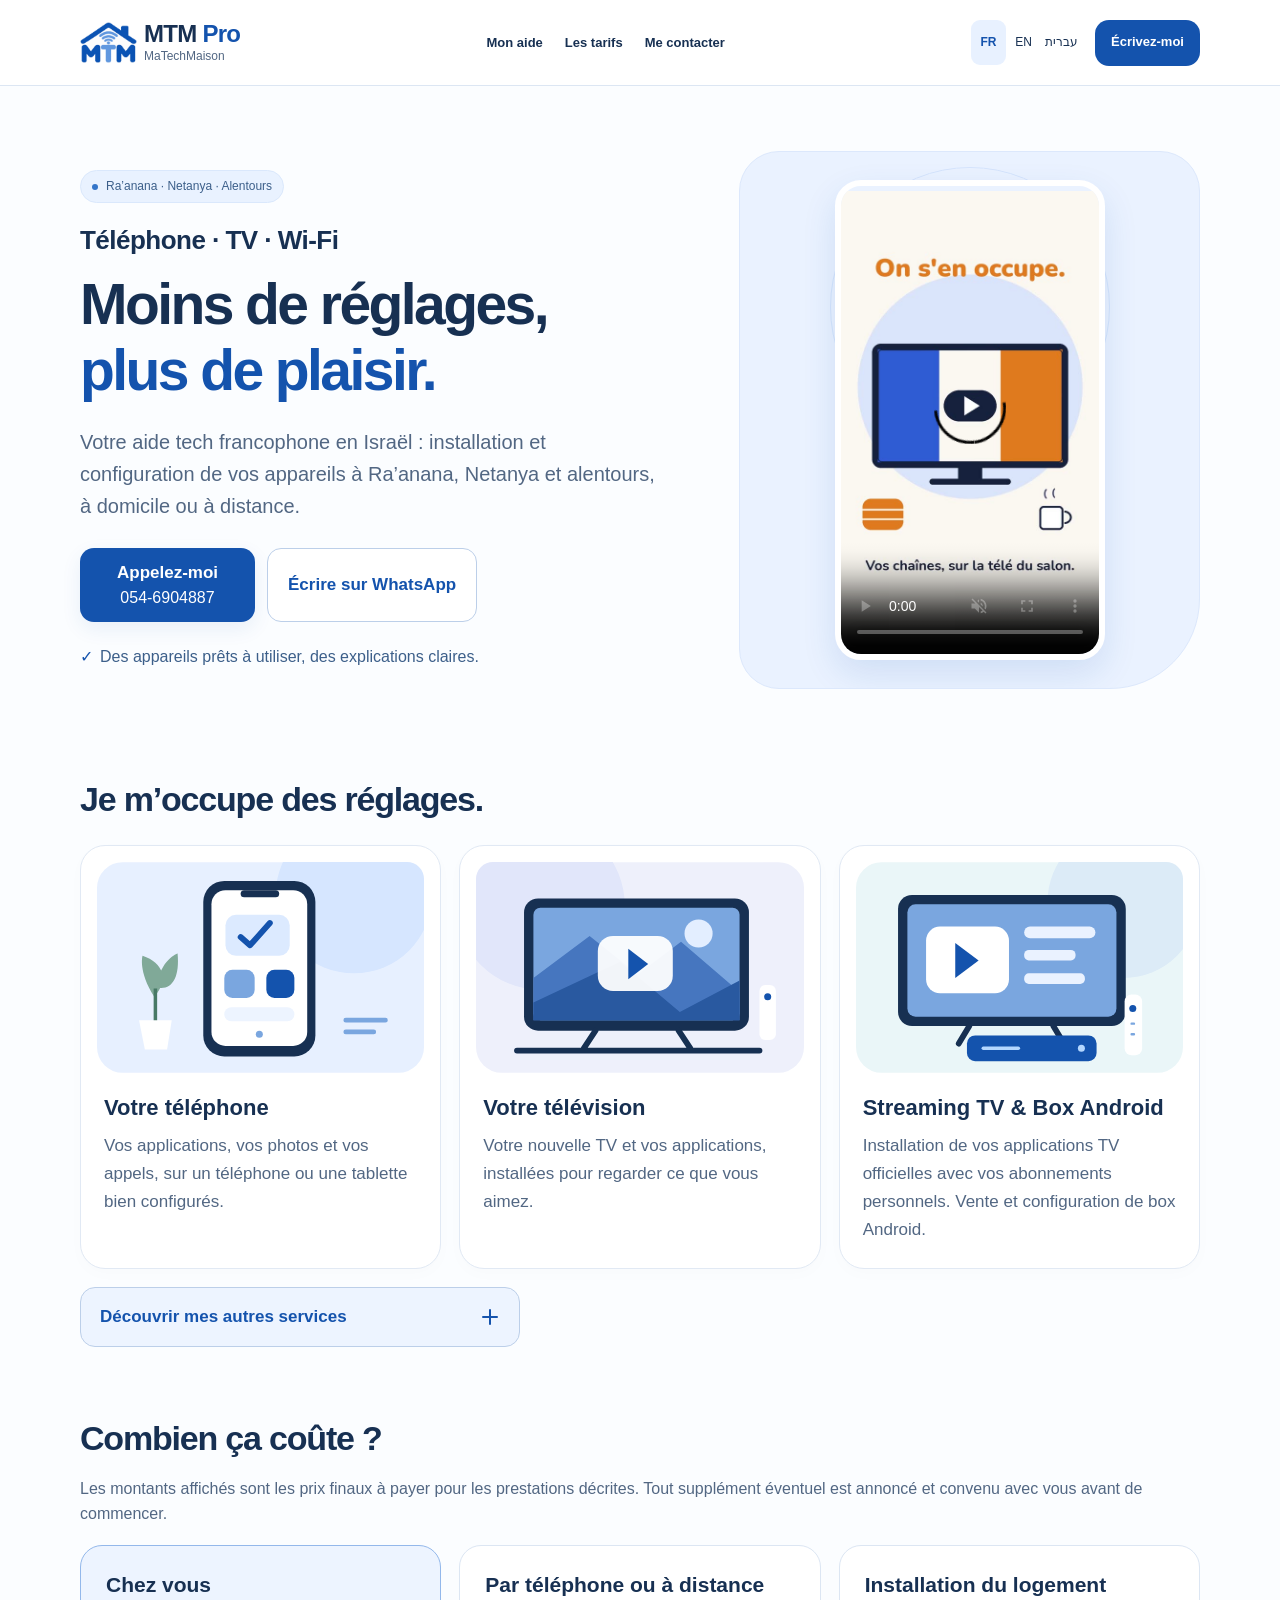
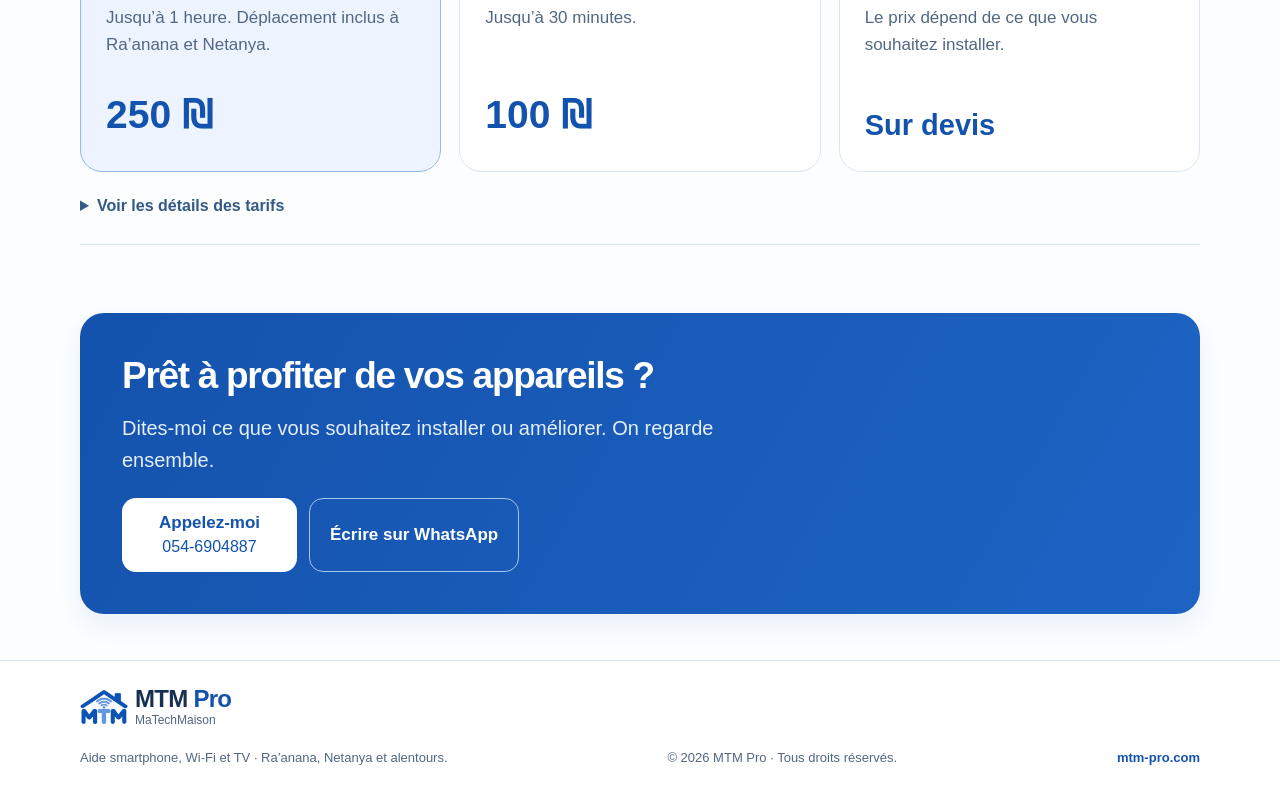
==== commit f9c76600: "Prepare multilingual local SEO and search engine discovery" ====
--- a/index.html
+++ b/index.html
@@ -1,11 +1,11 @@
 <!DOCTYPE html>
 <html lang="fr" dir="ltr">
-<head><meta charset="UTF-8"><meta http-equiv="Content-Security-Policy" content="default-src 'none'; script-src 'self'; style-src 'self'; img-src 'self' data:; media-src 'self'; connect-src 'none'; font-src 'self'; object-src 'none'; base-uri 'none'; form-action 'none'; upgrade-insecure-requests"><meta name="referrer" content="strict-origin-when-cross-origin"><meta name="viewport" content="width=device-width, initial-scale=1, viewport-fit=cover"><title>MTM Pro — Votre aide tech à Ra’anana et Netanya</title><meta name="description" content="Moins de réglages, plus de plaisir : aide à l’installation de téléphone, TV, box Android et Wi-Fi, à distance ou sur place à Ra’anana, Netanya et alentours. À domicile : 250 ₪ jusqu’à une heure. Assistance à distance dès 100 ₪."><meta name="theme-color" content="#ffffff"><link rel="icon" type="image/png" href="logo-mtm.png"><link rel="apple-touch-icon" href="logo-mtm.png"><link rel="stylesheet" href="styles.css?v=video-20261028"><meta property="og:type" content="website"><meta property="og:site_name" content="MTM Pro"><meta property="og:locale" content="fr_FR"><meta property="og:title" content="MTM Pro — Votre aide tech à Ra’anana et Netanya"><meta property="og:description" content="Moins de réglages, plus de plaisir : aide à l’installation de téléphone, TV, box Android et Wi-Fi, à distance ou sur place à Ra’anana, Netanya et alentours. À domicile : 250 ₪ jusqu’à une heure. Assistance à distance dès 100 ₪."><meta property="og:image" content="https://mtm-pro.com/brand-share-plaisir.png"><meta property="og:image:alt" content="MTM Pro — MaTechMaison"><meta name="twitter:card" content="summary_large_image"><meta name="twitter:title" content="MTM Pro — Votre aide tech à Ra’anana et Netanya"><meta name="twitter:description" content="Moins de réglages, plus de plaisir : aide à l’installation de téléphone, TV, box Android et Wi-Fi, à distance ou sur place à Ra’anana, Netanya et alentours. À domicile : 250 ₪ jusqu’à une heure. Assistance à distance dès 100 ₪."><meta name="twitter:image" content="https://mtm-pro.com/brand-share-plaisir.png"><link rel="canonical" href="https://mtm-pro.com/"><meta property="og:url" content="https://mtm-pro.com/"></head>
+<head><meta charset="UTF-8"><meta http-equiv="Content-Security-Policy" content="default-src 'none'; script-src 'self' 'sha256-0UPMNqTcZVdmHYaWa98dQ47Fpr6PU7FVVQb/6LiLjJE='; style-src 'self'; img-src 'self' data:; media-src 'self'; connect-src 'none'; font-src 'self'; object-src 'none'; base-uri 'none'; form-action 'none'; upgrade-insecure-requests"><meta name="referrer" content="strict-origin-when-cross-origin"><meta name="viewport" content="width=device-width, initial-scale=1, viewport-fit=cover"><title>MTM Pro | Installation TV et aide tech en Israël</title><meta name="description" content="Assistance francophone à Ra’anana, Netanya et alentours : installation TV, applications officielles, téléphone et Wi-Fi. À domicile : 250 ₪. À distance dès 100 ₪."><meta name="theme-color" content="#ffffff"><link rel="icon" type="image/png" href="logo-mtm.png"><link rel="apple-touch-icon" href="logo-mtm.png"><link rel="stylesheet" href="styles.css?v=video-20261028"><meta property="og:type" content="website"><meta property="og:site_name" content="MTM Pro"><meta property="og:locale" content="fr_FR"><meta property="og:title" content="MTM Pro | Installation TV et aide tech en Israël"><meta property="og:description" content="Assistance francophone à Ra’anana, Netanya et alentours : installation TV, applications officielles, téléphone et Wi-Fi. À domicile : 250 ₪. À distance dès 100 ₪."><meta property="og:image" content="https://mtm-pro.com/brand-share-plaisir.png"><meta property="og:image:alt" content="MTM Pro — MaTechMaison"><meta name="twitter:card" content="summary_large_image"><meta name="twitter:title" content="MTM Pro | Installation TV et aide tech en Israël"><meta name="twitter:description" content="Assistance francophone à Ra’anana, Netanya et alentours : installation TV, applications officielles, téléphone et Wi-Fi. À domicile : 250 ₪. À distance dès 100 ₪."><meta name="twitter:image" content="https://mtm-pro.com/brand-share-plaisir.png"><link rel="canonical" href="https://mtm-pro.com/"><meta property="og:url" content="https://mtm-pro.com/"><link rel="alternate" hreflang="fr" href="https://mtm-pro.com/"><link rel="alternate" hreflang="en" href="https://mtm-pro.com/en.html"><link rel="alternate" hreflang="he" href="https://mtm-pro.com/he.html"><link rel="alternate" hreflang="x-default" href="https://mtm-pro.com/"><script type="application/ld+json">{"@context":"https://schema.org","@graph":[{"@type":"Organization","@id":"https://mtm-pro.com/#organization","name":"MTM Pro","alternateName":"MaTechMaison","url":"https://mtm-pro.com/","logo":"https://mtm-pro.com/logo-mtm.png","telephone":"+972546904887","areaServed":[{"@type":"City","name":"Ra’anana"},{"@type":"City","name":"Netanya"}]},{"@type":"WebSite","@id":"https://mtm-pro.com/#website","name":"MTM Pro","alternateName":"MaTechMaison","url":"https://mtm-pro.com/","inLanguage":["fr","en","he"],"publisher":{"@id":"https://mtm-pro.com/#organization"}}]}</script></head>
 <body><a class="skip" href="#main">Aller au contenu</a>
 <header class="header"><div class="container header-inner"><a class="brand" href="#top"><img class="brand-logo" src="logo-mtm.png" width="64" height="64" alt="MTM Pro" decoding="async"><span><strong dir="ltr">MTM <span class="brand-pro">Pro</span></strong><small dir="ltr">MaTechMaison</small></span></a><nav class="nav-links" aria-label="Navigation principale"><a href="#services">Mon aide</a><a href="#tarifs">Les tarifs</a><a href="#contact">Me contacter</a></nav><div class="header-actions"><nav class="languages" aria-label="Choisir la langue"><a href="index.html" lang="fr" hreflang="fr" aria-current="page">FR</a><a href="en.html" lang="en" hreflang="en">EN</a><a href="he.html" lang="he" hreflang="he">עברית</a></nav><a class="btn" href="https://wa.me/972546904887?text=Bonjour%2C%20j%E2%80%99ai%20besoin%20d%E2%80%99aide%20avec%20mon%20t%C3%A9l%C3%A9phone%2C%20ma%20t%C3%A9l%C3%A9vision%20ou%20internet.%0AMa%20ville%20%3A%20" target="_blank" rel="noopener noreferrer">Écrivez-moi</a></div></div></header>
 <main id="main">
-<section class="container simple-hero" id="top"><div class="simple-hero-copy"><p class="location">Ra’anana · Netanya · Alentours</p><h1><span class="hero-kicker">Téléphone · TV · Wi-Fi</span><em><span>Moins de réglages,</span><span>plus de plaisir.</span></em></h1><p class="simple-intro">Aide à l’installation et à la configuration de vos appareils, à distance ou sur place.</p><div class="simple-actions"><a class="btn" href="tel:+972546904887"><span>Appelez-moi</span><bdi dir="ltr">054-6904887</bdi></a><a class="btn secondary" href="https://wa.me/972546904887?text=Bonjour%2C%20j%E2%80%99ai%20besoin%20d%E2%80%99aide%20avec%20mon%20t%C3%A9l%C3%A9phone%2C%20ma%20t%C3%A9l%C3%A9vision%20ou%20internet.%0AMa%20ville%20%3A%20" target="_blank" rel="noopener noreferrer">Écrire sur WhatsApp</a></div><p class="simple-calm">Des appareils prêts à utiliser, des explications claires.</p></div><div class="hero-art hero-media"><div class="hero-art-halo" aria-hidden="true"></div><video class="hero-video" src="assets/mtm-video.mp4" poster="assets/mtm-video-poster.jpg" width="540" height="960" muted loop controls playsinline preload="metadata" disablepictureinpicture aria-label="Présentation animée MTM Pro : aide à l’installation de vos appareils à domicile."></video></div></section>
-<section class="container simple-section" id="services"><h2>Je m’occupe des réglages.</h2><div class="help-list"><article class="help-item"><div class="help-illustration"><img src="assets/phone.svg" width="280" height="180" alt="" loading="lazy"></div><div><h3>Votre téléphone</h3><p>Vos applications, vos photos et vos appels, sur un téléphone ou une tablette bien configurés.</p></div></article><article class="help-item"><div class="help-illustration"><img src="assets/tv.svg" width="280" height="180" alt="" loading="lazy"></div><div><h3>Votre télévision</h3><p>Votre nouvelle TV et vos applications, installées pour regarder ce que vous aimez.</p></div></article><article class="help-item"><div class="help-illustration"><img src="assets/streaming.svg" width="280" height="180" alt="" loading="lazy"></div><div><h3>Streaming TV &amp; Box Android</h3><p>Installation de vos applications TV officielles avec vos abonnements personnels. Vente et configuration de box Android.</p></div></article></div><details class="simple-details service-details"><summary><span class="services-toggle-label">Découvrir mes autres services</span><span class="services-toggle-icon" aria-hidden="true"></span></summary><ul class="full-services"><li><h3>Nouvelle télévision</h3><p>Configuration de votre nouvelle TV et installation des applications selon vos besoins.</p></li><li><h3>Télévision en streaming</h3><p>Installation et configuration de vos applications TV et de streaming officielles, avec vos abonnements personnels disponibles en Israël et selon la compatibilité de vos appareils.</p></li><li><h3>Amélioration du Wi-Fi</h3><p>Vérification et optimisation de votre connexion à la maison.</p></li><li><h3>Box Android</h3><p>Vente, installation et configuration d’un boîtier Android adapté à vos besoins.</p></li><li><h3>Téléphone et tablette</h3><p>Configuration de vos appareils, de vos applications et de vos réglages.</p></li><li><h3>Formation</h3><p>Des explications pratiques pour utiliser vos appareils et applications au quotidien.</p></li><li><h3>Aide après l’installation</h3><p>Assistance à distance quand c’est possible, sinon intervention sur place.</p></li></ul><p class="service-conditions">Les box et le matériel sont facturés séparément. Les abonnements TV sont souscrits directement par les clients auprès des fournisseurs officiels ; je ne vends ni abonnement TV ni accès aux chaînes. L’installation dépend de la disponibilité du service en Israël et de la compatibilité de vos appareils.</p></details></section>
+<section class="container simple-hero" id="top"><div class="simple-hero-copy"><p class="location">Ra’anana · Netanya · Alentours</p><h1><span class="hero-kicker">Téléphone · TV · Wi-Fi</span><em><span>Moins de réglages,</span><span>plus de plaisir.</span></em></h1><p class="simple-intro">Votre aide tech francophone en Israël : installation et configuration de vos appareils à Ra’anana, Netanya et alentours, à domicile ou à distance.</p><div class="simple-actions"><a class="btn" href="tel:+972546904887"><span>Appelez-moi</span><bdi dir="ltr">054-6904887</bdi></a><a class="btn secondary" href="https://wa.me/972546904887?text=Bonjour%2C%20j%E2%80%99ai%20besoin%20d%E2%80%99aide%20avec%20mon%20t%C3%A9l%C3%A9phone%2C%20ma%20t%C3%A9l%C3%A9vision%20ou%20internet.%0AMa%20ville%20%3A%20" target="_blank" rel="noopener noreferrer">Écrire sur WhatsApp</a></div><p class="simple-calm">Des appareils prêts à utiliser, des explications claires.</p></div><div class="hero-art hero-media"><div class="hero-art-halo" aria-hidden="true"></div><video class="hero-video" src="assets/mtm-video.mp4" poster="assets/mtm-video-poster.jpg" width="540" height="960" muted loop controls playsinline preload="metadata" disablepictureinpicture aria-label="Présentation animée MTM Pro : aide à l’installation de vos appareils à domicile."></video></div></section>
+<section class="container simple-section" id="services"><h2>Je m’occupe des réglages.</h2><div class="help-list"><article class="help-item"><div class="help-illustration"><img src="assets/phone.svg" width="280" height="180" alt="" loading="lazy"></div><div><h3>Votre téléphone</h3><p>Vos applications, vos photos et vos appels, sur un téléphone ou une tablette bien configurés.</p></div></article><article class="help-item"><div class="help-illustration"><img src="assets/tv.svg" width="280" height="180" alt="" loading="lazy"></div><div><h3>Votre télévision</h3><p>Votre nouvelle TV et vos applications, installées pour regarder ce que vous aimez.</p></div></article><article class="help-item"><div class="help-illustration"><img src="assets/streaming.svg" width="280" height="180" alt="" loading="lazy"></div><div><h3>Streaming TV &amp; Box Android</h3><p>Installation de vos applications TV officielles avec vos abonnements personnels. Vente et configuration de box Android.</p></div></article></div><details class="simple-details service-details"><summary><span class="services-toggle-label">Découvrir mes autres services</span><span class="services-toggle-icon" aria-hidden="true"></span></summary><ul class="full-services"><li><h3>Nouvelle télévision</h3><p>Configuration de votre nouvelle TV et installation des applications selon vos besoins.</p></li><li><h3>Télévision française et streaming</h3><p>Aide à la configuration de vos applications officielles de télévision française et de streaming disponibles en Israël, avec vos abonnements personnels et selon la compatibilité de vos appareils.</p></li><li><h3>Amélioration du Wi-Fi</h3><p>Vérification et optimisation de votre connexion à la maison.</p></li><li><h3>Box Android</h3><p>Vente, installation et configuration d’un boîtier Android adapté à vos besoins.</p></li><li><h3>Téléphone et tablette</h3><p>Configuration de vos appareils, de vos applications et de vos réglages.</p></li><li><h3>Formation</h3><p>Des explications pratiques pour utiliser vos appareils et applications au quotidien.</p></li><li><h3>Aide après l’installation</h3><p>Assistance à distance quand c’est possible, sinon intervention sur place.</p></li></ul><p class="service-conditions">Les box et le matériel sont facturés séparément. Les abonnements TV sont souscrits directement par les clients auprès des fournisseurs officiels ; je ne vends ni abonnement TV ni accès aux chaînes. L’installation dépend de la disponibilité du service en Israël et de la compatibilité de vos appareils.</p></details></section>
 <section class="container simple-section" id="tarifs"><h2>Combien ça coûte ?</h2><p class="simple-price-note">Les montants affichés sont les prix finaux à payer pour les prestations décrites. Tout supplément éventuel est annoncé et convenu avec vous avant de commencer.</p><div class="simple-prices"><article class="simple-price"><div><h3>Chez vous</h3><p>Jusqu’à 1 heure. Déplacement inclus à Ra’anana et Netanya.</p></div><div class="simple-amount"><bdi>250 ₪</bdi></div></article><article class="simple-price"><div><h3>Par téléphone ou à distance</h3><p>Jusqu’à 30 minutes.</p></div><div class="simple-amount"><bdi>100 ₪</bdi></div></article><article class="simple-price"><div><h3>Installation du logement</h3><p>Le prix dépend de ce que vous souhaitez installer.</p></div><div class="simple-amount is-quote"><bdi>Sur devis</bdi></div></article></div><details class="simple-details"><summary>Voir les détails des tarifs</summary><p>À domicile : 100 ₪ par demi-heure supplémentaire, uniquement avec votre accord. À distance : 180 ₪ jusqu’à une heure. Matériel et abonnements non inclus. Pour les villes voisines, les éventuels frais de déplacement sont annoncés avant confirmation. L’aide à distance dépend du problème rencontré.</p></details></section>
 <section class="container simple-contact" id="contact"><h2>Prêt à profiter de vos appareils ?</h2><p>Dites-moi ce que vous souhaitez installer ou améliorer. On regarde ensemble.</p><div class="simple-actions"><a class="btn" href="tel:+972546904887"><span>Appelez-moi</span><bdi dir="ltr">054-6904887</bdi></a><a class="btn secondary" href="https://wa.me/972546904887?text=Bonjour%2C%20j%E2%80%99ai%20besoin%20d%E2%80%99aide%20avec%20mon%20t%C3%A9l%C3%A9phone%2C%20ma%20t%C3%A9l%C3%A9vision%20ou%20internet.%0AMa%20ville%20%3A%20" target="_blank" rel="noopener noreferrer">Écrire sur WhatsApp</a></div></section>
 </main><footer><div class="container footer-brand"><a class="brand" href="#top"><img class="brand-logo" src="logo-mtm.png" width="64" height="64" alt="MTM Pro"><span><strong dir="ltr">MTM <span class="brand-pro">Pro</span></strong><small dir="ltr">MaTechMaison</small></span></a></div><div class="container footer-inner"><p>Aide smartphone, Wi-Fi et TV · Ra’anana, Netanya et alentours.</p><p>© 2026 <bdi>MTM Pro</bdi> · Tous droits réservés.</p><a class="footer-domain" href="https://mtm-pro.com" dir="ltr">mtm-pro.com</a></div></footer><nav class="mobile-contact" aria-label="Contacter MTM Pro"><a class="mobile-call" href="tel:+972546904887"><svg viewBox="0 0 24 24" fill="none" stroke="currentColor" stroke-width="1.8" stroke-linecap="round" stroke-linejoin="round" aria-hidden="true"><path d="M5 3h4l2 5-3 2a16 16 0 0 0 6 6l2-3 5 2v4a2 2 0 0 1-2 2C10 21 3 14 3 5a2 2 0 0 1 2-2Z"/></svg><span>Appeler</span></a><a class="mobile-whatsapp" href="https://wa.me/972546904887?text=Bonjour%2C%20j%E2%80%99ai%20besoin%20d%E2%80%99aide%20avec%20mon%20t%C3%A9l%C3%A9phone%2C%20ma%20t%C3%A9l%C3%A9vision%20ou%20internet.%0AMa%20ville%20%3A%20" target="_blank" rel="noopener noreferrer"><svg viewBox="0 0 24 24" fill="none" stroke="currentColor" stroke-width="1.8" stroke-linecap="round" stroke-linejoin="round" aria-hidden="true"><path d="M21 11.5a8.5 8.5 0 0 1-12.7 7.4L3 21l1.7-5.3A8.5 8.5 0 1 1 21 11.5Z"/><path d="M8 8h8M8 12h5"/></svg><span>WhatsApp</span></a></nav><script src="interactions.js?v=mtm-pro-20261028" defer></script></body></html>
